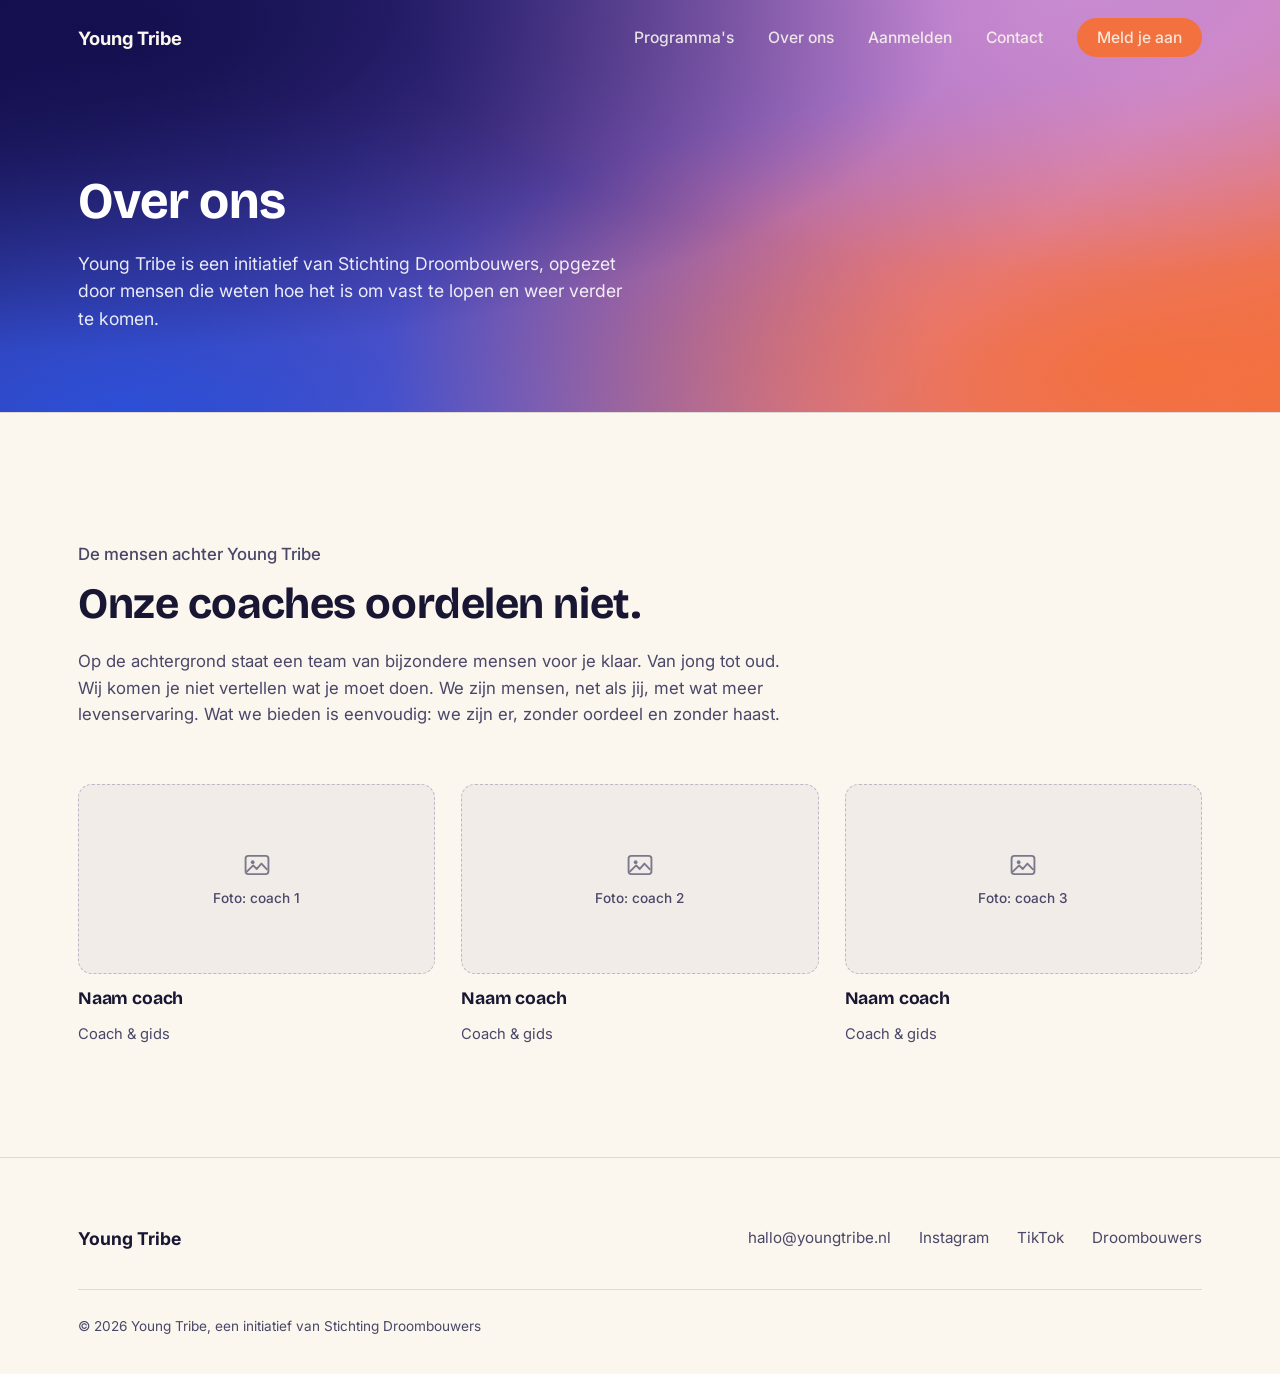
==== over-ons.html @ bca7aadc "Add files via upload" ====
<!DOCTYPE html>
<html lang="nl">
<head>
<meta charset="UTF-8">
<meta name="viewport" content="width=device-width, initial-scale=1.0">
<title>Over ons &mdash; Young Tribe</title>
<meta name="description" content="Young Tribe is een initiatief van Stichting Droombouwers. Maak kennis met het team achter Young Tribe.">
<link rel="preconnect" href="https://fonts.googleapis.com">
<link rel="preconnect" href="https://fonts.gstatic.com" crossorigin>
<link href="https://fonts.googleapis.com/css2?family=Bricolage+Grotesque:opsz,wght@12..96,400;12..96,500;12..96,600;12..96,700;12..96,800&family=Inter:wght@400;500;600;700&display=swap" rel="stylesheet">
<link rel="stylesheet" href="styles.css">
</head>
<body>

<svg width="0" height="0" style="position:absolute">
  <defs>
    <symbol id="imgPlaceholderIcon" viewBox="0 0 24 24">
      <rect x="2.2" y="4.2" width="19.6" height="15.6" rx="2.4" fill="none" stroke="currentColor" stroke-width="1.6"/>
      <circle cx="8.3" cy="9.6" r="1.6" fill="currentColor"/>
      <path d="M3.5 17.5l5.2-5.2 3.1 3.1 4-4.6 4.7 4.9" fill="none" stroke="currentColor" stroke-width="1.6" stroke-linecap="round" stroke-linejoin="round"/>
    </symbol>
  </defs>
</svg>

<header id="siteHeader">
  <div class="wrap nav-inner">
    <a href="index.html" class="brand">
      Young Tribe
    </a>
    <nav class="links" id="navLinks">
      <a href="index.html#programma">Programma&#39;s</a>
      <a href="over-ons.html">Over ons</a>
      <a href="index.html#aanmelden">Aanmelden</a>
      <a href="#contact">Contact</a>
      <a href="index.html#aanmelden" class="nav-cta">Meld je aan</a>
    </nav>
    <button class="menu-toggle" id="menuToggle" aria-label="Menu" aria-expanded="false">
      <span></span><span></span><span></span>
    </button>
  </div>
</header>

<main id="top">

  <section class="page-header">
    <div class="wrap">
      <h1>Over ons</h1>
      <p>Young Tribe is een initiatief van Stichting Droombouwers, opgezet door mensen die weten hoe het is om vast te lopen en weer verder te komen.</p>
    </div>
  </section>

  <section class="over-ons" id="over-ons">
    <div class="wrap">
      <div class="section-head">
        <p class="eyebrow">De mensen achter Young Tribe</p>
        <h2>Onze coaches oordelen niet.</h2>
        <p>Op de achtergrond staat een team van bijzondere mensen voor je klaar. Van jong tot oud. Wij komen je niet vertellen wat je moet doen. We zijn mensen, net als jij, met wat meer levenservaring. Wat we bieden is eenvoudig: we zijn er, zonder oordeel en zonder haast.</p>
      </div>
      <div class="coaches-grid">
        <div class="coach-card">
          <div class="photo-box on-light">
            <svg class="ph-icon" viewBox="0 0 24 24"><use href="#imgPlaceholderIcon"/></svg>
            <span>Foto: coach 1</span>
          </div>
          <h3>Naam coach</h3>
          <p class="coach-role">Coach &amp; gids</p>
        </div>
        <div class="coach-card">
          <div class="photo-box on-light">
            <svg class="ph-icon" viewBox="0 0 24 24"><use href="#imgPlaceholderIcon"/></svg>
            <span>Foto: coach 2</span>
          </div>
          <h3>Naam coach</h3>
          <p class="coach-role">Coach &amp; gids</p>
        </div>
        <div class="coach-card">
          <div class="photo-box on-light">
            <svg class="ph-icon" viewBox="0 0 24 24"><use href="#imgPlaceholderIcon"/></svg>
            <span>Foto: coach 3</span>
          </div>
          <h3>Naam coach</h3>
          <p class="coach-role">Coach &amp; gids</p>
        </div>
      </div>
    </div>
  </section>
  <!-- TODO: vul de echte namen, rollen, korte intro's en foto's van de coaches in zodra beschikbaar. -->

</main>

<footer id="contact">
  <div class="wrap">
    <div class="footer-top">
      <div class="footer-brand">
        Young Tribe
      </div>
      <div class="footer-links">
        <a href="mailto:hallo@youngtribe.nl">hallo@youngtribe.nl</a>
        <a href="https://www.instagram.com" target="_blank" rel="noopener">Instagram</a>
        <a href="https://www.tiktok.com" target="_blank" rel="noopener">TikTok</a>
        <a href="https://www.droombouwers.nu" target="_blank" rel="noopener">Droombouwers</a>
      </div>
    </div>
    <div class="footer-sub">
      <span>&#169; 2026 Young Tribe, een initiatief van Stichting Droombouwers</span>
    </div>
  </div>
</footer>

<script src="script.js"></script>

</body>
</html>
---- styles.css ----
:root{
    --indigo:#17135C;
    --violet:#7C5FCF;
    --orchid:#E08FC4;
    --coral:#F3703F;
    --cream:#FBF6EE;
    --ink:#181632;
    --ink-soft:#4A4768;
    --line:rgba(24,22,50,0.12);
    --radius:18px;
    --wrap:1180px;
    --gradient-mesh:
      radial-gradient(120% 140% at 8% 8%, #14104F 0%, rgba(20,16,79,0) 55%),
      radial-gradient(90% 110% at 85% 0%, #C98BD0 0%, rgba(201,139,208,0) 60%),
      radial-gradient(100% 120% at 90% 90%, var(--coral) 0%, rgba(243,112,63,0) 60%),
      radial-gradient(120% 140% at 10% 100%, #2C4FD6 0%, rgba(44,79,214,0) 55%),
      linear-gradient(135deg, #14104F 0%, #4A3A9E 30%, #9463C4 55%, #D883B8 75%, var(--coral) 100%);
  }
  *{box-sizing:border-box;}
  html{scroll-behavior:smooth;}
  body{
    margin:0;
    font-family:'Inter', sans-serif;
    background:var(--cream);
    color:var(--ink);
    -webkit-font-smoothing:antialiased;
  }
  h1,h2,h3,.display{
    font-family:'Bricolage Grotesque', sans-serif;
    font-weight:700;
    letter-spacing:-0.01em;
    margin:0;
  }
  p{margin:0;line-height:1.6;}
  a{color:inherit;}
  .wrap{max-width:var(--wrap); margin:0 auto; padding:0 28px;}
  img,svg{display:block;max-width:100%;}
  button{font-family:inherit;cursor:pointer;}

  /* ---------- Nav ---------- */
  header{
    position:fixed; top:0; left:0; right:0; z-index:50;
    padding:18px 0;
    transition:background .35s ease, box-shadow .35s ease, padding .35s ease;
  }
  header.scrolled{
    background:rgba(251,246,238,0.92);
    backdrop-filter:blur(10px);
    box-shadow:0 1px 0 var(--line);
    padding:12px 0;
  }
  .nav-inner{display:flex; align-items:center; justify-content:space-between;}
  .brand{display:flex; align-items:center; gap:10px; font-size:1.15rem; font-weight:700; text-decoration:none; color:var(--cream);}
  header.scrolled .brand{color:var(--ink);}
  nav.links{display:flex; align-items:center; gap:34px;}
  nav.links a{
    text-decoration:none; font-size:0.98rem; font-weight:500;
    color:rgba(251,246,238,0.88);
    transition:color .25s ease;
  }
  header.scrolled nav.links a{color:var(--ink-soft);}
  nav.links a:hover{color:var(--cream);}
  header.scrolled nav.links a:hover{color:var(--ink);}
  .nav-cta{
    padding:10px 20px; border-radius:100px; border:none;
    background:var(--coral); color:#fff;
    font-size:0.92rem; font-weight:600;
    transition:background .2s ease;
  }
  .nav-cta:hover{background:#e05f2e;}
  .menu-toggle{display:none;}

  /* ---------- Hero ---------- */
  .hero{
    position:relative;
    min-height:100vh;
    display:flex; flex-direction:column; justify-content:center;
    padding:140px 0 90px;
    background:var(--gradient-mesh);
    overflow:hidden;
  }
  .hero::after{
    content:"";
    position:absolute; inset:0;
    background:linear-gradient(180deg, rgba(20,16,79,0.05) 0%, rgba(20,16,79,0.35) 100%);
    pointer-events:none;
  }
  .hero-inner{position:relative; z-index:2; max-width:760px;}
  .hero-eyebrow{color:rgba(255,255,255,0.85); margin-bottom:14px;}
  .hero h1{
    font-size:clamp(2.6rem, 6vw, 5rem);
    line-height:1.03;
    color:#FFFFFF;
  }
  .hero-ctas{display:flex; flex-wrap:wrap; gap:16px; margin-top:42px;}
  .btn{
    display:inline-flex; align-items:center; justify-content:center;
    padding:15px 30px; border-radius:100px;
    font-weight:600; font-size:1rem; text-decoration:none;
    border:1.5px solid transparent;
    transition:transform .2s ease, background .2s ease, border-color .2s ease, color .2s ease;
  }
  .btn:active{transform:scale(0.97);}
  .btn-solid{background:var(--coral); color:#fff;}
  .btn-solid:hover{background:#e05f2e;}
  .btn-ghost{border-color:rgba(255,255,255,0.65); color:#fff;}
  .btn-ghost:hover{border-color:#fff; background:rgba(255,255,255,0.1);}
  .btn-dark{background:var(--ink); color:var(--cream);}
  .btn-dark:hover{background:#2b2856;}

  /* ---------- section basics ---------- */
  section{padding:110px 0;}
  .eyebrow{font-size:0.98rem; color:var(--ink-soft); font-weight:500;}
  .section-head{max-width:640px; margin-bottom:56px;}
  .section-head h2{font-size:clamp(1.9rem, 3.6vw, 2.7rem); margin-top:10px;}

  /* ---------- Herkenning ---------- */
  .herkenning{background:var(--ink); color:var(--cream);}
  .herkenning .eyebrow{color:rgba(251,246,238,0.6);}
  .lines{display:flex; flex-direction:column; gap:22px; max-width:680px;}
  .lines p{
    font-family:'Bricolage Grotesque', sans-serif;
    font-weight:500;
    font-size:clamp(1.25rem, 2.6vw, 1.7rem);
    line-height:1.35;
    color:rgba(251,246,238,0.96);
  }
  .lines p.closing{
    margin-top:14px;
    font-weight:600;
    background:linear-gradient(90deg, #E08FC4, var(--coral));
    -webkit-background-clip:text;
    background-clip:text;
    color:transparent;
  }

  /* ---------- Over / wat is young tribe ---------- */
  .over{background:var(--cream);}
  .over-grid{display:grid; grid-template-columns:1.1fr 0.9fr; gap:64px; align-items:start;}
  .over-visuals{display:flex; flex-direction:column; gap:20px;}
  .over p{font-size:1.08rem; color:var(--ink-soft); max-width:520px;}
  .over-more{margin-top:48px; max-width:760px;}
  .over-more p{font-size:1.08rem; color:var(--ink-soft); line-height:1.65; max-width:none;}
  .over-more strong{color:var(--ink); font-weight:700;}
  .quote-card{
    background:var(--gradient-mesh);
    border-radius:var(--radius);
    padding:42px 36px;
    color:#fff;
  }
  .quote-card p{
    font-family:'Bricolage Grotesque', sans-serif;
    font-weight:700;
    font-size:clamp(1.4rem, 2.6vw, 1.85rem);
    color:#fff;
    line-height:1.3;
  }

  /* ---------- Programma / journey ---------- */
  .programma{background:var(--cream); border-top:1px solid var(--line);}
  .journey{position:relative;}
  .journey-line{
    position:absolute; left:27px; top:14px; bottom:14px; width:2px;
    background:linear-gradient(180deg, var(--violet), var(--orchid), var(--coral));
  }
  .step{
    position:relative;
    display:grid; grid-template-columns:56px 1fr; gap:26px;
    padding:26px 0;
  }
  .step + .step{border-top:1px solid var(--line);}
  .step-num{
    width:56px; height:56px; border-radius:50%;
    display:flex; align-items:center; justify-content:center;
    font-family:'Bricolage Grotesque', sans-serif; font-weight:700; font-size:1.15rem;
    color:#fff; background:var(--gradient-mesh);
    z-index:1;
  }
  .step h3{font-size:1.25rem; margin-bottom:8px;}
  .step p{color:var(--ink-soft); max-width:520px;}

  .events-head{margin-top:76px;}
  .events-grid{display:grid; grid-template-columns:repeat(3, 1fr); gap:22px;}
  .event-tile{
    text-align:left; border:none; border-radius:var(--radius);
    padding:34px 30px; display:flex; flex-direction:column; gap:16px; width:100%;
    min-height:270px; color:#fff; position:relative;
    transition:transform .2s ease, box-shadow .2s ease;
  }
  .event-tile.tile-1{background:linear-gradient(135deg, var(--indigo), var(--violet));}
  .event-tile.tile-2{background:linear-gradient(135deg, var(--violet), var(--orchid));}
  .event-tile.tile-3{background:linear-gradient(135deg, var(--orchid), var(--coral));}
  .event-tile:hover{transform:translateY(-6px); box-shadow:0 20px 40px rgba(23,19,92,0.28);}
  .event-tile:focus-visible{outline:2px solid #fff; outline-offset:3px;}
  .event-tile .tag{
    align-self:flex-start; font-size:0.8rem; font-weight:600; padding:6px 13px; border-radius:100px;
    background:rgba(255,255,255,0.2); color:#fff;
  }
  .event-tile h3{font-size:1.4rem; color:#fff;}
  .event-tile p{color:rgba(255,255,255,0.88); font-size:0.98rem; flex:1;}
  .tile-cta{
    align-self:flex-start; font-weight:600; font-size:0.92rem; color:var(--indigo);
    background:#fff; padding:11px 22px; border-radius:100px;
  }

  /* ---------- Waar / cities ---------- */
  .waar{background:var(--cream); border-top:1px solid var(--line);}
  .waar-intro{font-size:1.08rem; color:var(--ink-soft); max-width:560px;}
  .city-tags{display:flex; flex-wrap:wrap; gap:10px; margin-top:26px;}
  .city-tag{
    padding:9px 18px; border-radius:100px; font-size:0.92rem; font-weight:600;
  }
  .city-tag.active{background:var(--ink); color:#fff;}
  .city-tag.soon{background:transparent; border:1.5px dashed var(--line); color:var(--ink-soft);}

  /* ---------- Veerkracht / benefits ---------- */
  .veerkracht{background:var(--ink); color:var(--cream); border-top:1px solid var(--line);}
  .veerkracht .eyebrow{color:rgba(251,246,238,0.6);}
  .veerkracht-body{display:flex; flex-direction:column; gap:22px; max-width:720px;}
  .veerkracht-body p{font-size:1.1rem; line-height:1.65; color:rgba(251,246,238,0.9);}
  .veerkracht-body p:first-child{
    font-family:'Bricolage Grotesque', sans-serif; font-weight:600; font-size:1.35rem; color:#fff;
  }

  /* ---------- Wat we je beloven ---------- */
  .beloven{background:var(--cream); border-top:1px solid var(--line);}
  .beloven-text{font-size:1.15rem; color:var(--ink-soft); max-width:640px; line-height:1.6;}

  /* ---------- Over ons / coaches ---------- */
  .over-ons{background:var(--cream); border-top:1px solid var(--line);}
  .over-ons .section-head{max-width:720px;}
  .over-ons .section-head p{margin-top:18px; color:var(--ink-soft); font-size:1.05rem;}
  .coaches-grid{display:grid; grid-template-columns:repeat(3, 1fr); gap:26px; margin-top:44px;}
  .coach-card{display:flex; flex-direction:column; gap:14px;}
  .coach-card h3{font-size:1.1rem;}
  .coach-role{color:var(--ink-soft); font-size:0.92rem;}

  /* ---------- Ervaringen / testimonials carousel ---------- */
  .ervaringen{background:var(--cream); border-top:1px solid var(--line);}
  .testimonial-carousel{position:relative; max-width:640px; margin:0 auto;}
  .testimonial-viewport{overflow:hidden;}
  .testimonial-track{display:flex; transition:transform .5s ease;}
  .testimonial-card{
    flex:0 0 100%; max-width:100%; box-sizing:border-box;
    background:#fff; border:1px solid var(--line); border-top:4px solid var(--violet);
    border-radius:var(--radius); padding:34px 30px; display:flex; flex-direction:column; gap:14px;
    min-height:220px;
  }
  .testimonial-card.card-2{border-top-color:var(--orchid);}
  .testimonial-card.card-3{border-top-color:var(--coral);}
  .quote-mark{
    font-family:'Bricolage Grotesque', sans-serif; font-weight:700; font-size:2.4rem;
    line-height:1; color:var(--violet); margin:0;
  }
  .testimonial-card.card-2 .quote-mark{color:var(--orchid);}
  .testimonial-card.card-3 .quote-mark{color:var(--coral);}
  .testimonial-text{color:var(--ink); font-size:1.08rem; line-height:1.55; flex:1;}
  .testimonial-name{color:var(--ink-soft); font-size:0.9rem; font-weight:600;}
  .carousel-controls{display:flex; align-items:center; justify-content:center; gap:20px; margin-top:26px;}
  .carousel-btn{
    width:42px; height:42px; border-radius:50%; border:1px solid var(--line); background:#fff;
    display:flex; align-items:center; justify-content:center; font-size:1.3rem; color:var(--ink);
    flex-shrink:0; transition:background .2s ease, border-color .2s ease;
  }
  .carousel-btn:hover{background:var(--cream); border-color:var(--violet);}
  .carousel-dots{display:flex; align-items:center; gap:8px;}
  .carousel-dot{
    width:8px; height:8px; border-radius:100px; background:var(--line); border:none; padding:0;
    cursor:pointer; transition:width .3s ease, background .3s ease;
  }
  .carousel-dot.active{width:24px; background:var(--coral);}

  /* ---------- Aanmelden ---------- */
  .aanmelden{background:var(--ink); color:var(--cream);}
  .aanmelden .section-head p{color:rgba(251,246,238,0.72); margin-top:14px; font-size:1.05rem;}
  .aanmelden .section-head p a{color:var(--coral); text-decoration:underline; text-underline-offset:3px;}
  .aanmelden-grid{display:grid; grid-template-columns:0.85fr 1.15fr; gap:48px; align-items:start;}

  .talk-card{
    background:linear-gradient(150deg, rgba(255,255,255,0.08), rgba(255,255,255,0.02));
    border:1px solid rgba(251,246,238,0.16);
    border-radius:var(--radius);
    padding:32px 28px;
  }
  .talk-card h3{font-size:1.3rem; margin-bottom:12px;}
  .talk-card p{color:rgba(251,246,238,0.72); margin-bottom:22px;}
  .trust-list{list-style:none; margin:28px 0 0; padding:20px 0 0; border-top:1px solid rgba(251,246,238,0.14); display:flex; flex-direction:column; gap:12px;}
  .trust-list li{position:relative; padding-left:22px; font-size:0.94rem; color:rgba(251,246,238,0.75);}
  .trust-list li::before{content:""; position:absolute; left:0; top:6px; width:9px; height:9px; border-radius:50%; background:linear-gradient(135deg, var(--orchid), var(--coral));}

  form{background:rgba(251,246,238,0.04); border:1px solid rgba(251,246,238,0.14); border-radius:var(--radius); padding:34px;}
  .field-group{margin-bottom:22px;}
  .field-group label{display:block; font-size:0.92rem; font-weight:600; margin-bottom:8px; color:rgba(251,246,238,0.85);}
  .field-group input,.field-group textarea{
    width:100%; padding:13px 15px; border-radius:10px;
    border:1px solid rgba(251,246,238,0.22);
    background:rgba(251,246,238,0.06);
    color:var(--cream); font-family:inherit; font-size:1rem;
  }
  .field-group input::placeholder,.field-group textarea::placeholder{color:rgba(251,246,238,0.4);}
  .field-group input:focus,.field-group textarea:focus,.event-card:focus-visible,.btn:focus-visible{
    outline:2px solid var(--orchid); outline-offset:2px;
  }
  .field-row{display:grid; grid-template-columns:1fr 1fr; gap:18px;}

  .event-options{display:grid; gap:12px; margin-bottom:26px;}
  .event-card{
    display:flex; align-items:center; gap:12px;
    padding:14px 16px; border-radius:12px;
    border:1.5px solid rgba(251,246,238,0.18);
    background:rgba(251,246,238,0.04);
    transition:border-color .2s ease, background .2s ease;
  }
  .event-card input{accent-color:var(--coral); width:17px; height:17px;}
  .event-card label{font-weight:500; cursor:pointer;}
  .event-card.selected{border-color:var(--coral); background:rgba(243,112,63,0.12);}

  .submit-row{display:flex; align-items:center; gap:18px; margin-top:8px;}
  .success-msg{
    display:none; margin-top:18px; padding:14px 16px; border-radius:10px;
    background:rgba(224,143,196,0.16); border:1px solid rgba(224,143,196,0.4);
    font-size:0.95rem;
  }
  .success-msg.show{display:block;}

  /* ---------- Footer ---------- */
  footer{background:var(--cream); padding:70px 0 40px; border-top:1px solid var(--line);}
  .footer-top{display:flex; justify-content:space-between; align-items:flex-start; flex-wrap:wrap; gap:32px; padding-bottom:40px;}
  .footer-brand{display:flex; align-items:center; gap:10px; font-weight:700; font-size:1.1rem;}
  .footer-links{display:flex; gap:28px; flex-wrap:wrap;}
  .footer-links a{text-decoration:none; color:var(--ink-soft); font-size:0.95rem;}
  .footer-links a:hover{color:var(--ink);}
  .footer-sub{padding-top:28px; border-top:1px solid var(--line); display:flex; justify-content:space-between; flex-wrap:wrap; gap:12px; font-size:0.85rem; color:var(--ink-soft);}

  @media (max-width:900px){
    .over-grid,.aanmelden-grid{grid-template-columns:1fr; gap:40px;}
    .field-row{grid-template-columns:1fr;}
    .events-grid,.coaches-grid{grid-template-columns:1fr 1fr;}
  }
  @media (max-width:640px){
    .events-grid,.coaches-grid{grid-template-columns:1fr;}
  }
  @media (max-width:720px){
    nav.links{
      position:fixed; top:52px; left:0; right:0;
      height:calc(100vh - 52px);
      height:calc(100dvh - 52px);
      overflow-y:auto;
      -webkit-overflow-scrolling:touch;
      background:var(--cream);
      flex-direction:column; align-items:flex-start; gap:0;
      padding:10px 28px 40px;
      transform:translateY(-110%);
      transition:transform .3s ease;
    }
    nav.links.open{transform:translateY(0);}
    nav.links a{color:var(--ink); width:100%; padding:16px 0; border-bottom:1px solid var(--line);}
    nav.links a.nav-cta{color:#fff; border-bottom:none;}
    .nav-cta{margin-top:18px; text-align:center;}
    .menu-toggle{
      display:flex; flex-direction:column; gap:5px; background:none; border:none; padding:6px;
    }
    .menu-toggle span{width:24px; height:2px; background:var(--cream); border-radius:2px; transition:background .3s;}
    header.scrolled .menu-toggle span{background:var(--ink);}
    header.nav-open .menu-toggle span{background:var(--ink);}
    header.nav-open{
      background:rgba(251,246,238,0.98);
      box-shadow:0 1px 0 var(--line);
      padding:12px 0;
    }
    header.nav-open .brand{color:var(--ink);}
    body.menu-lock{overflow:hidden; height:100%;}
    section{padding:76px 0;}
    .hero{padding-top:120px;}
  }
  @media (prefers-reduced-motion:reduce){
    html{scroll-behavior:auto;}
    *{transition:none !important;}
  }

  /* ---------- Photo placeholders ---------- */
  .photo-box{
    display:flex; flex-direction:column; align-items:center; justify-content:center; gap:10px;
    text-align:center; border-radius:calc(var(--radius) - 4px);
    padding:22px; width:100%;
  }
  .photo-box .ph-icon{width:28px; height:28px; opacity:0.7;}
  .photo-box span{font-size:0.85rem; font-weight:500; line-height:1.4;}
  .photo-box.on-light{
    background:rgba(23,19,92,0.04); border:1.5px dashed rgba(23,19,92,0.24); color:var(--ink-soft);
    min-height:190px;
  }
  .photo-box.on-dark{
    background:rgba(255,255,255,0.08); border:1.5px dashed rgba(255,255,255,0.4); color:rgba(255,255,255,0.85);
  }
  .photo-box.on-tile{
    background:rgba(255,255,255,0.14); border:1.5px dashed rgba(255,255,255,0.55); color:#fff;
    min-height:120px;
  }
  .hero-photo-wrap{position:relative; z-index:2; margin-top:44px; max-width:280px;}
  .hero-photo-wrap .photo-box{min-height:160px;}
  @media (min-width:900px){
    .hero-photo-wrap{position:absolute; right:64px; top:132px; margin-top:0;}
  }

  /* ---------- Standalone page header (e.g. Over ons) ---------- */
  .page-header{background:var(--gradient-mesh); padding:170px 0 80px; position:relative;}
  .page-header .wrap{position:relative; z-index:2;}
  .page-header h1{color:#fff; font-size:clamp(2.2rem, 5vw, 3.2rem);}
  .page-header p{color:rgba(255,255,255,0.9); margin-top:18px; max-width:560px; font-size:1.1rem; line-height:1.55;}
  @media (max-width:720px){
    .page-header{padding-top:120px;}
  }
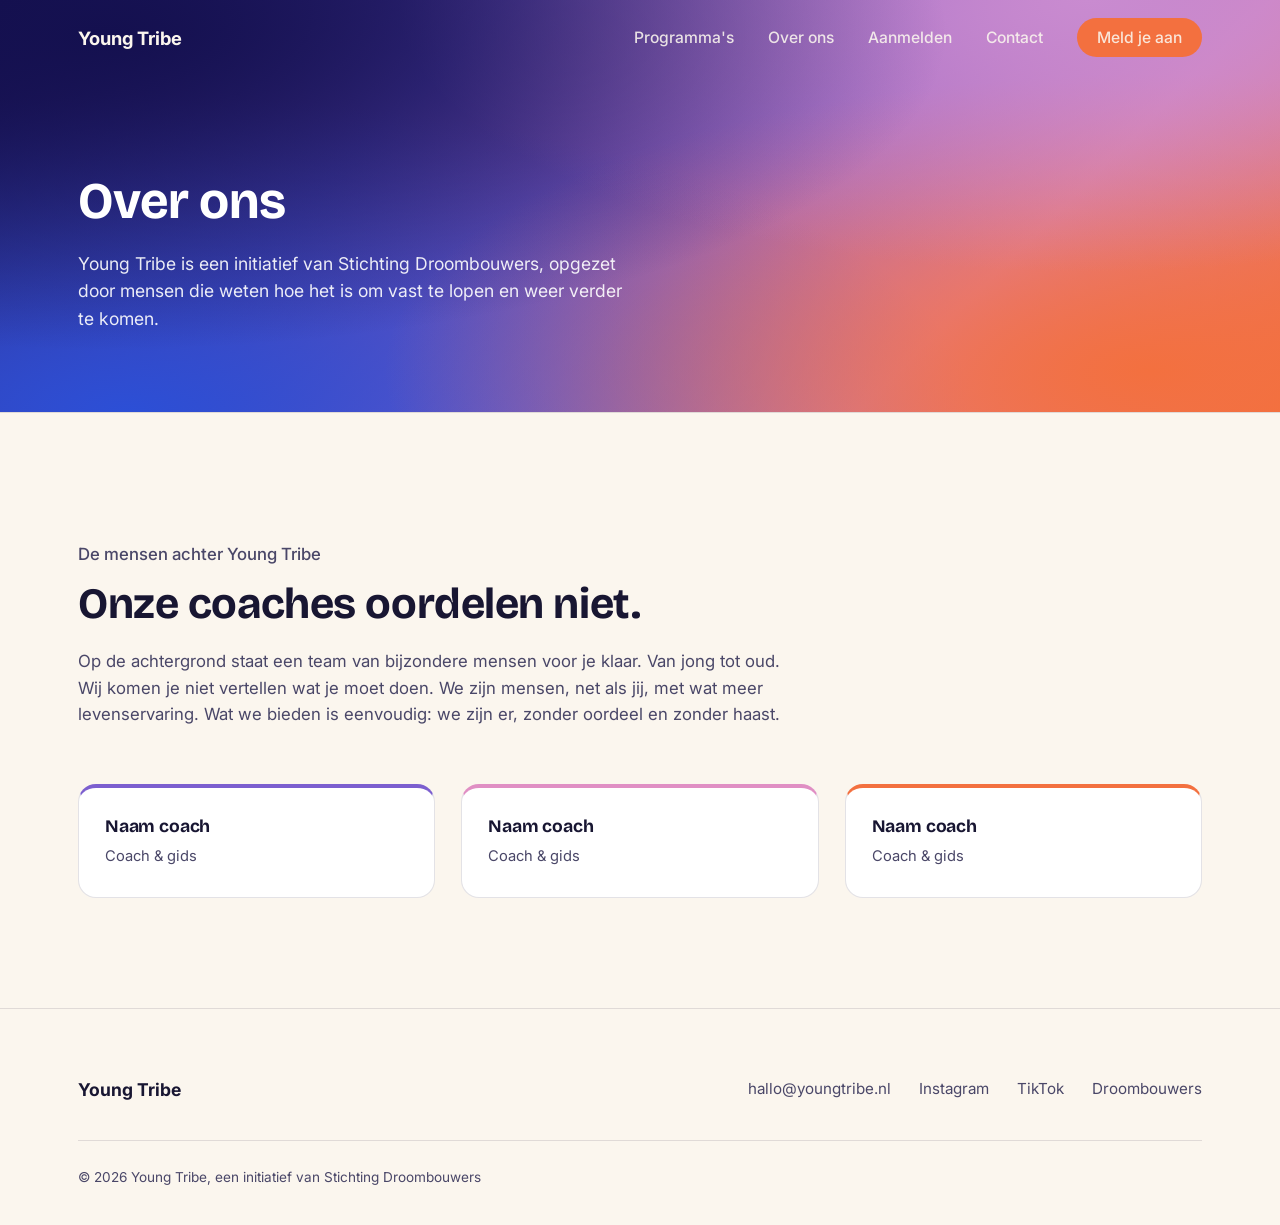
==== commit 5651f6a0: "Add files via upload" ====
--- a/over-ons.html
+++ b/over-ons.html
@@ -11,16 +11,6 @@
 <link rel="stylesheet" href="styles.css">
 </head>
 <body>
-
-<svg width="0" height="0" style="position:absolute">
-  <defs>
-    <symbol id="imgPlaceholderIcon" viewBox="0 0 24 24">
-      <rect x="2.2" y="4.2" width="19.6" height="15.6" rx="2.4" fill="none" stroke="currentColor" stroke-width="1.6"/>
-      <circle cx="8.3" cy="9.6" r="1.6" fill="currentColor"/>
-      <path d="M3.5 17.5l5.2-5.2 3.1 3.1 4-4.6 4.7 4.9" fill="none" stroke="currentColor" stroke-width="1.6" stroke-linecap="round" stroke-linejoin="round"/>
-    </symbol>
-  </defs>
-</svg>
 
 <header id="siteHeader">
   <div class="wrap nav-inner">
@@ -58,26 +48,14 @@
       </div>
       <div class="coaches-grid">
         <div class="coach-card">
-          <div class="photo-box on-light">
-            <svg class="ph-icon" viewBox="0 0 24 24"><use href="#imgPlaceholderIcon"/></svg>
-            <span>Foto: coach 1</span>
-          </div>
           <h3>Naam coach</h3>
           <p class="coach-role">Coach &amp; gids</p>
         </div>
         <div class="coach-card">
-          <div class="photo-box on-light">
-            <svg class="ph-icon" viewBox="0 0 24 24"><use href="#imgPlaceholderIcon"/></svg>
-            <span>Foto: coach 2</span>
-          </div>
           <h3>Naam coach</h3>
           <p class="coach-role">Coach &amp; gids</p>
         </div>
         <div class="coach-card">
-          <div class="photo-box on-light">
-            <svg class="ph-icon" viewBox="0 0 24 24"><use href="#imgPlaceholderIcon"/></svg>
-            <span>Foto: coach 3</span>
-          </div>
           <h3>Naam coach</h3>
           <p class="coach-role">Coach &amp; gids</p>
         </div>
--- a/styles.css
+++ b/styles.css
@@ -87,6 +87,10 @@
   }
   .hero-inner{position:relative; z-index:2; max-width:760px;}
   .hero-eyebrow{color:rgba(255,255,255,0.85); margin-bottom:14px;}
+  .hero-sub{
+    margin-top:22px; font-size:clamp(1.15rem, 2.2vw, 1.5rem);
+    color:rgba(255,255,255,0.92); font-weight:500;
+  }
   .hero h1{
     font-size:clamp(2.6rem, 6vw, 5rem);
     line-height:1.03;
@@ -136,25 +140,26 @@
 
   /* ---------- Over / wat is young tribe ---------- */
   .over{background:var(--cream);}
-  .over-grid{display:grid; grid-template-columns:1.1fr 0.9fr; gap:64px; align-items:start;}
-  .over-visuals{display:flex; flex-direction:column; gap:20px;}
-  .over p{font-size:1.08rem; color:var(--ink-soft); max-width:520px;}
-  .over-more{margin-top:48px; max-width:760px;}
-  .over-more p{font-size:1.08rem; color:var(--ink-soft); line-height:1.65; max-width:none;}
-  .over-more strong{color:var(--ink); font-weight:700;}
-  .quote-card{
+  .over-intro{max-width:720px;}
+  .over-intro h2{font-size:clamp(1.9rem, 3.6vw, 2.7rem); margin-top:10px;}
+  .over-lead{font-size:1.15rem; color:var(--ink-soft); margin-top:18px; line-height:1.6;}
+  .quote-band{
     background:var(--gradient-mesh);
     border-radius:var(--radius);
-    padding:42px 36px;
-    color:#fff;
-  }
-  .quote-card p{
+    padding:48px 44px;
+    margin:52px 0;
+    text-align:center;
+  }
+  .quote-band p{
     font-family:'Bricolage Grotesque', sans-serif;
     font-weight:700;
-    font-size:clamp(1.4rem, 2.6vw, 1.85rem);
+    font-size:clamp(1.6rem, 3.4vw, 2.4rem);
     color:#fff;
-    line-height:1.3;
-  }
+    line-height:1.25;
+  }
+  .over-cols{display:grid; grid-template-columns:repeat(3, 1fr); gap:38px;}
+  .over-col h3{font-size:1.15rem; margin-bottom:10px;}
+  .over-col p{color:var(--ink-soft); font-size:1rem; line-height:1.6;}
 
   /* ---------- Programma / journey ---------- */
   .programma{background:var(--cream); border-top:1px solid var(--line);}
@@ -180,7 +185,7 @@
   .step p{color:var(--ink-soft); max-width:520px;}
 
   .events-head{margin-top:76px;}
-  .events-grid{display:grid; grid-template-columns:repeat(3, 1fr); gap:22px;}
+  .events-grid{display:grid; grid-template-columns:repeat(4, 1fr); gap:20px;}
   .event-tile{
     text-align:left; border:none; border-radius:var(--radius);
     padding:34px 30px; display:flex; flex-direction:column; gap:16px; width:100%;
@@ -202,16 +207,28 @@
     align-self:flex-start; font-weight:600; font-size:0.92rem; color:var(--indigo);
     background:#fff; padding:11px 22px; border-radius:100px;
   }
-
-  /* ---------- Waar / cities ---------- */
-  .waar{background:var(--cream); border-top:1px solid var(--line);}
-  .waar-intro{font-size:1.08rem; color:var(--ink-soft); max-width:560px;}
-  .city-tags{display:flex; flex-wrap:wrap; gap:10px; margin-top:26px;}
-  .city-tag{
-    padding:9px 18px; border-radius:100px; font-size:0.92rem; font-weight:600;
-  }
-  .city-tag.active{background:var(--ink); color:#fff;}
-  .city-tag.soon{background:transparent; border:1.5px dashed var(--line); color:var(--ink-soft);}
+  .event-tile.tile-4{
+    background:transparent; border:1.5px solid var(--line); color:var(--ink);
+  }
+  .event-tile.tile-4:hover{border-color:var(--violet); box-shadow:0 16px 34px rgba(23,19,92,0.12);}
+  .event-tile.tile-4 .tag{background:rgba(23,19,92,0.07); color:var(--ink-soft);}
+  .event-tile.tile-4 h3{color:var(--ink);}
+  .event-tile.tile-4 p{color:var(--ink-soft);}
+  .event-tile.tile-4 .tile-cta{background:var(--ink); color:#fff;}
+  a.event-tile{text-decoration:none;}
+
+  .promise-card{
+    margin-top:44px; padding:30px 32px; border-radius:var(--radius);
+    background:rgba(124,95,207,0.07); border:1px solid rgba(124,95,207,0.18);
+    max-width:760px;
+  }
+  .promise-card .eyebrow{margin-bottom:10px;}
+  .promise-card p:last-child{color:var(--ink-soft); font-size:1.02rem; line-height:1.6;}
+
+  .cities-line{
+    margin:-32px 0 32px; font-size:1.02rem; color:var(--ink-soft); max-width:680px;
+  }
+  .cities-line strong{color:var(--ink); font-weight:600;}
 
   /* ---------- Veerkracht / benefits ---------- */
   .veerkracht{background:var(--ink); color:var(--cream); border-top:1px solid var(--line);}
@@ -222,41 +239,44 @@
     font-family:'Bricolage Grotesque', sans-serif; font-weight:600; font-size:1.35rem; color:#fff;
   }
 
-  /* ---------- Wat we je beloven ---------- */
-  .beloven{background:var(--cream); border-top:1px solid var(--line);}
-  .beloven-text{font-size:1.15rem; color:var(--ink-soft); max-width:640px; line-height:1.6;}
-
   /* ---------- Over ons / coaches ---------- */
   .over-ons{background:var(--cream); border-top:1px solid var(--line);}
   .over-ons .section-head{max-width:720px;}
   .over-ons .section-head p{margin-top:18px; color:var(--ink-soft); font-size:1.05rem;}
   .coaches-grid{display:grid; grid-template-columns:repeat(3, 1fr); gap:26px; margin-top:44px;}
-  .coach-card{display:flex; flex-direction:column; gap:14px;}
+  .coach-card{
+    display:flex; flex-direction:column; gap:8px;
+    padding:28px 26px; border-radius:var(--radius);
+    background:#fff; border:1px solid var(--line); border-top:4px solid var(--violet);
+  }
+  .coach-card:nth-child(2){border-top-color:var(--orchid);}
+  .coach-card:nth-child(3){border-top-color:var(--coral);}
   .coach-card h3{font-size:1.1rem;}
   .coach-role{color:var(--ink-soft); font-size:0.92rem;}
 
   /* ---------- Ervaringen / testimonials carousel ---------- */
-  .ervaringen{background:var(--cream); border-top:1px solid var(--line);}
+  .ervaringen{background:var(--cream); border-top:1px solid var(--line); padding:72px 0;}
+  .ervaringen .section-head{margin-bottom:32px;}
   .testimonial-carousel{position:relative; max-width:640px; margin:0 auto;}
   .testimonial-viewport{overflow:hidden;}
   .testimonial-track{display:flex; transition:transform .5s ease;}
   .testimonial-card{
     flex:0 0 100%; max-width:100%; box-sizing:border-box;
     background:#fff; border:1px solid var(--line); border-top:4px solid var(--violet);
-    border-radius:var(--radius); padding:34px 30px; display:flex; flex-direction:column; gap:14px;
-    min-height:220px;
+    border-radius:var(--radius); padding:26px 28px; display:flex; flex-direction:column; gap:10px;
+    min-height:170px;
   }
   .testimonial-card.card-2{border-top-color:var(--orchid);}
   .testimonial-card.card-3{border-top-color:var(--coral);}
   .quote-mark{
-    font-family:'Bricolage Grotesque', sans-serif; font-weight:700; font-size:2.4rem;
+    font-family:'Bricolage Grotesque', sans-serif; font-weight:700; font-size:1.9rem;
     line-height:1; color:var(--violet); margin:0;
   }
   .testimonial-card.card-2 .quote-mark{color:var(--orchid);}
   .testimonial-card.card-3 .quote-mark{color:var(--coral);}
   .testimonial-text{color:var(--ink); font-size:1.08rem; line-height:1.55; flex:1;}
   .testimonial-name{color:var(--ink-soft); font-size:0.9rem; font-weight:600;}
-  .carousel-controls{display:flex; align-items:center; justify-content:center; gap:20px; margin-top:26px;}
+  .carousel-controls{display:flex; align-items:center; justify-content:center; gap:20px; margin-top:20px;}
   .carousel-btn{
     width:42px; height:42px; border-radius:50%; border:1px solid var(--line); background:#fff;
     display:flex; align-items:center; justify-content:center; font-size:1.3rem; color:var(--ink);
@@ -333,12 +353,14 @@
   .footer-sub{padding-top:28px; border-top:1px solid var(--line); display:flex; justify-content:space-between; flex-wrap:wrap; gap:12px; font-size:0.85rem; color:var(--ink-soft);}
 
   @media (max-width:900px){
-    .over-grid,.aanmelden-grid{grid-template-columns:1fr; gap:40px;}
+    .aanmelden-grid{grid-template-columns:1fr; gap:40px;}
     .field-row{grid-template-columns:1fr;}
-    .events-grid,.coaches-grid{grid-template-columns:1fr 1fr;}
+    .events-grid,.coaches-grid,.over-cols{grid-template-columns:1fr 1fr;}
+    .cities-line{margin-top:-20px;}
   }
   @media (max-width:640px){
-    .events-grid,.coaches-grid{grid-template-columns:1fr;}
+    .events-grid,.coaches-grid,.over-cols{grid-template-columns:1fr;}
+    .quote-band{padding:36px 26px; margin:40px 0;}
   }
   @media (max-width:720px){
     nav.links{
@@ -378,31 +400,6 @@
     *{transition:none !important;}
   }
 
-  /* ---------- Photo placeholders ---------- */
-  .photo-box{
-    display:flex; flex-direction:column; align-items:center; justify-content:center; gap:10px;
-    text-align:center; border-radius:calc(var(--radius) - 4px);
-    padding:22px; width:100%;
-  }
-  .photo-box .ph-icon{width:28px; height:28px; opacity:0.7;}
-  .photo-box span{font-size:0.85rem; font-weight:500; line-height:1.4;}
-  .photo-box.on-light{
-    background:rgba(23,19,92,0.04); border:1.5px dashed rgba(23,19,92,0.24); color:var(--ink-soft);
-    min-height:190px;
-  }
-  .photo-box.on-dark{
-    background:rgba(255,255,255,0.08); border:1.5px dashed rgba(255,255,255,0.4); color:rgba(255,255,255,0.85);
-  }
-  .photo-box.on-tile{
-    background:rgba(255,255,255,0.14); border:1.5px dashed rgba(255,255,255,0.55); color:#fff;
-    min-height:120px;
-  }
-  .hero-photo-wrap{position:relative; z-index:2; margin-top:44px; max-width:280px;}
-  .hero-photo-wrap .photo-box{min-height:160px;}
-  @media (min-width:900px){
-    .hero-photo-wrap{position:absolute; right:64px; top:132px; margin-top:0;}
-  }
-
   /* ---------- Standalone page header (e.g. Over ons) ---------- */
   .page-header{background:var(--gradient-mesh); padding:170px 0 80px; position:relative;}
   .page-header .wrap{position:relative; z-index:2;}
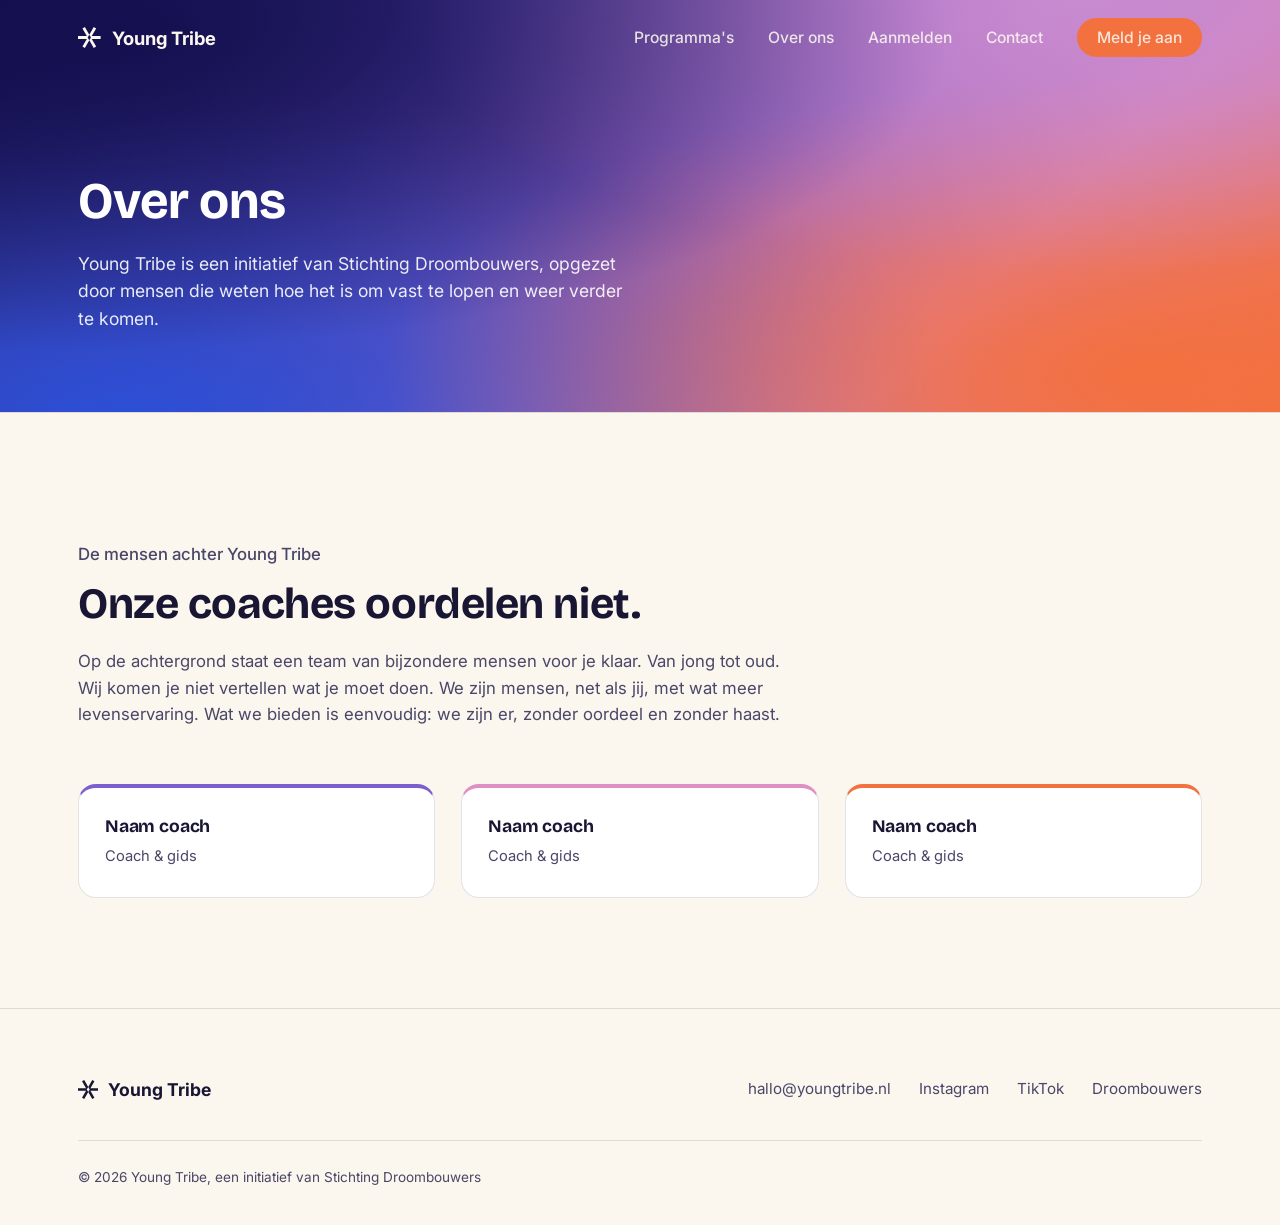
==== commit 8da6d1a0: "Add files via upload" ====
--- a/over-ons.html
+++ b/over-ons.html
@@ -9,13 +9,17 @@
 <link rel="preconnect" href="https://fonts.gstatic.com" crossorigin>
 <link href="https://fonts.googleapis.com/css2?family=Bricolage+Grotesque:opsz,wght@12..96,400;12..96,500;12..96,600;12..96,700;12..96,800&family=Inter:wght@400;500;600;700&display=swap" rel="stylesheet">
 <link rel="stylesheet" href="styles.css">
+<link rel="icon" href="favicon.svg" type="image/svg+xml">
+<link rel="icon" href="favicon-32.png" sizes="32x32" type="image/png">
+<link rel="apple-touch-icon" href="apple-touch-icon.png">
 </head>
 <body>
 
 <header id="siteHeader">
   <div class="wrap nav-inner">
     <a href="index.html" class="brand">
-      Young Tribe
+      <svg class="mark" viewBox="0 0 128 118.85" fill="currentColor" fill-rule="evenodd" aria-hidden="true" focusable="false"><path d="M0 51.42L50.14 51.42L25.07 8L38.92 0L64 43.42L54.76 59.42L64 75.42L38.92 118.85L25.07 110.85L50.14 67.42L0 67.42ZM89.07 0L102.92 8L77.85 51.42L128 51.42L128 67.42L77.85 67.42L102.92 110.85L89.07 118.85L64 75.42L73.23 59.42L64 43.42Z"/></svg>
+      <span>Young Tribe</span>
     </a>
     <nav class="links" id="navLinks">
       <a href="index.html#programma">Programma&#39;s</a>
@@ -70,7 +74,8 @@
   <div class="wrap">
     <div class="footer-top">
       <div class="footer-brand">
-        Young Tribe
+        <svg class="mark" viewBox="0 0 128 118.85" fill="currentColor" fill-rule="evenodd" aria-hidden="true" focusable="false"><path d="M0 51.42L50.14 51.42L25.07 8L38.92 0L64 43.42L54.76 59.42L64 75.42L38.92 118.85L25.07 110.85L50.14 67.42L0 67.42ZM89.07 0L102.92 8L77.85 51.42L128 51.42L128 67.42L77.85 67.42L102.92 110.85L89.07 118.85L64 75.42L73.23 59.42L64 43.42Z"/></svg>
+        <span>Young Tribe</span>
       </div>
       <div class="footer-links">
         <a href="mailto:hallo@youngtribe.nl">hallo@youngtribe.nl</a>
--- a/styles.css
+++ b/styles.css
@@ -9,6 +9,19 @@
     --line:rgba(24,22,50,0.12);
     --radius:18px;
     --wrap:1180px;
+    /* FOTO'S
+       Deze drie komen van de server van Blue Beetle en worden van daaraf geladen.
+       Vraag Blue Beetle om toestemming, download ze, zet ze in images/ en vervang
+       de drie regels door url('images/bos.jpg') etc. voordat de site live gaat. */
+    --hero-photo:url('https://images.squarespace-cdn.com/content/v1/64940101d969fa461af82f4a/a0799182-f440-40a8-8426-2f8abdae1286/Screenshot+2023-06-22+at+10.20.57.png?format=1500w');
+    --fire-photo:url('https://images.squarespace-cdn.com/content/v1/64940101d969fa461af82f4a/3e5c6fd5-8879-4e37-bec9-6f7607adce77/Even+naar+Eva+-+Stilte+Retraite+2021-13.jpg?format=1500w');
+    --ev-verdieping:url('https://images.squarespace-cdn.com/content/v1/64940101d969fa461af82f4a/66f9b214-f4c1-4b21-861a-d9b15071a722/Elke-Smit-395.jpg?format=900w');
+    /* Tijdelijke stockfoto van Unsplash (gratis licentie). Vervang door een
+       eigen foto van een kennismakingsavond zodra die er is. */
+    --ev-avond:url('https://images.unsplash.com/photo-1486679679458-629f321a617c?w=900&q=72');
+    /* Eigen foto's, staan in images/ naast dit bestand. */
+    --ev-insideout:url('images/insideout.jpg');
+    --ev-spark:url('images/spark.jpg');
     --gradient-mesh:
       radial-gradient(120% 140% at 8% 8%, #14104F 0%, rgba(20,16,79,0) 55%),
       radial-gradient(90% 110% at 85% 0%, #C98BD0 0%, rgba(201,139,208,0) 60%),
@@ -50,7 +63,13 @@
     padding:12px 0;
   }
   .nav-inner{display:flex; align-items:center; justify-content:space-between;}
-  .brand{display:flex; align-items:center; gap:10px; font-size:1.15rem; font-weight:700; text-decoration:none; color:var(--cream);}
+  .brand{display:flex; align-items:center; gap:11px; font-size:1.15rem; font-weight:700; text-decoration:none; color:var(--cream);}
+  /* Merkteken: erft de kleur van de tekst ernaast, dus het kleurt mee met de header */
+  .brand .mark{height:21px; width:auto; flex:none;}
+  .footer-brand .mark{height:19px; width:auto; flex:none;}
+  @media (max-width:420px){
+    .brand .mark{height:19px;}
+  }
   header.scrolled .brand{color:var(--ink);}
   nav.links{display:flex; align-items:center; gap:34px;}
   nav.links a{
@@ -76,13 +95,22 @@
     min-height:100vh;
     display:flex; flex-direction:column; justify-content:center;
     padding:140px 0 90px;
+    background:#14104F var(--hero-photo) center/cover no-repeat;
+    overflow:hidden;
+  }
+  .hero::before{
+    content:"";
+    position:absolute; inset:0;
     background:var(--gradient-mesh);
-    overflow:hidden;
+    opacity:0.28;
+    pointer-events:none;
   }
   .hero::after{
     content:"";
     position:absolute; inset:0;
-    background:linear-gradient(180deg, rgba(20,16,79,0.05) 0%, rgba(20,16,79,0.35) 100%);
+    background:
+      linear-gradient(90deg, rgba(20,16,79,0.78) 0%, rgba(20,16,79,0.22) 58%, rgba(20,16,79,0.08) 100%),
+      linear-gradient(180deg, rgba(20,16,79,0) 55%, rgba(20,16,79,0.38) 100%);
     pointer-events:none;
   }
   .hero-inner{position:relative; z-index:2; max-width:760px;}
@@ -188,42 +216,51 @@
   .events-grid{display:grid; grid-template-columns:repeat(4, 1fr); gap:20px;}
   .event-tile{
     text-align:left; border:none; border-radius:var(--radius);
-    padding:34px 30px; display:flex; flex-direction:column; gap:16px; width:100%;
-    min-height:270px; color:#fff; position:relative;
+    padding:0; overflow:hidden; background:none;
+    display:flex; flex-direction:column; width:100%;
+    color:#fff; position:relative;
     transition:transform .2s ease, box-shadow .2s ease;
   }
-  .event-tile.tile-1{background:linear-gradient(135deg, var(--indigo), var(--violet));}
-  .event-tile.tile-2{background:linear-gradient(135deg, var(--violet), var(--orchid));}
-  .event-tile.tile-3{background:linear-gradient(135deg, var(--orchid), var(--coral));}
+  /* Fotovlak: overal even hoog, zodat de vier tegels een rij vormen */
+  .tile-media{
+    display:block; position:relative;
+    height:180px; width:100%; flex:0 0 180px;
+    background-color:#1d1a44;
+    background-size:cover; background-position:center;
+    background-repeat:no-repeat;
+  }
+  .tile-media::after{
+    content:""; position:absolute; inset:0;
+    background:linear-gradient(180deg, rgba(23,19,92,0) 45%, rgba(23,19,92,0.4) 100%);
+  }
+  .tile-1 .tile-media{background-image:var(--ev-avond);}
+  .tile-2 .tile-media{background-image:var(--ev-insideout); background-position:center 42%;}
+  .tile-3 .tile-media{background-image:var(--ev-verdieping); background-position:center 62%;}
+  .tile-4 .tile-media{background-image:var(--ev-spark);}
+
+  /* Tekstvlak onder de foto, op de huisstijlgradient */
+  .tile-body{
+    display:flex; flex-direction:column; gap:14px; flex:1;
+    padding:24px 26px 28px;
+  }
+  .tile-1 .tile-body{background:linear-gradient(135deg, var(--indigo), var(--violet));}
+  .tile-2 .tile-body{background:linear-gradient(135deg, var(--violet), var(--orchid));}
+  .tile-3 .tile-body{background:linear-gradient(135deg, var(--orchid), var(--coral));}
+  .tile-4 .tile-body{background:linear-gradient(135deg, var(--coral), var(--violet));}
+
   .event-tile:hover{transform:translateY(-6px); box-shadow:0 20px 40px rgba(23,19,92,0.28);}
-  .event-tile:focus-visible{outline:2px solid #fff; outline-offset:3px;}
+  .event-tile:focus-visible{outline:2px solid var(--indigo); outline-offset:3px;}
   .event-tile .tag{
     align-self:flex-start; font-size:0.8rem; font-weight:600; padding:6px 13px; border-radius:100px;
-    background:rgba(255,255,255,0.2); color:#fff;
-  }
-  .event-tile h3{font-size:1.4rem; color:#fff;}
-  .event-tile p{color:rgba(255,255,255,0.88); font-size:0.98rem; flex:1;}
+    background:rgba(255,255,255,0.22); color:#fff;
+  }
+  .event-tile h3{font-size:1.35rem; color:#fff; line-height:1.2;}
+  .event-tile p{color:rgba(255,255,255,0.9); font-size:0.98rem; flex:1;}
   .tile-cta{
     align-self:flex-start; font-weight:600; font-size:0.92rem; color:var(--indigo);
     background:#fff; padding:11px 22px; border-radius:100px;
   }
-  .event-tile.tile-4{
-    background:transparent; border:1.5px solid var(--line); color:var(--ink);
-  }
-  .event-tile.tile-4:hover{border-color:var(--violet); box-shadow:0 16px 34px rgba(23,19,92,0.12);}
-  .event-tile.tile-4 .tag{background:rgba(23,19,92,0.07); color:var(--ink-soft);}
-  .event-tile.tile-4 h3{color:var(--ink);}
-  .event-tile.tile-4 p{color:var(--ink-soft);}
-  .event-tile.tile-4 .tile-cta{background:var(--ink); color:#fff;}
   a.event-tile{text-decoration:none;}
-
-  .promise-card{
-    margin-top:44px; padding:30px 32px; border-radius:var(--radius);
-    background:rgba(124,95,207,0.07); border:1px solid rgba(124,95,207,0.18);
-    max-width:760px;
-  }
-  .promise-card .eyebrow{margin-bottom:10px;}
-  .promise-card p:last-child{color:var(--ink-soft); font-size:1.02rem; line-height:1.6;}
 
   .cities-line{
     margin:-32px 0 32px; font-size:1.02rem; color:var(--ink-soft); max-width:680px;
@@ -254,17 +291,34 @@
   .coach-card h3{font-size:1.1rem;}
   .coach-role{color:var(--ink-soft); font-size:0.92rem;}
 
-  /* ---------- Ervaringen / testimonials carousel ---------- */
+  /* ---------- Ervaringen / doorlopende marquee ---------- */
   .ervaringen{background:var(--cream); border-top:1px solid var(--line); padding:72px 0;}
   .ervaringen .section-head{margin-bottom:32px;}
-  .testimonial-carousel{position:relative; max-width:640px; margin:0 auto;}
-  .testimonial-viewport{overflow:hidden;}
-  .testimonial-track{display:flex; transition:transform .5s ease;}
+  .marquee{
+    position:relative; overflow:hidden; width:100%;
+    -webkit-mask-image:linear-gradient(90deg, transparent, #000 8%, #000 92%, transparent);
+    mask-image:linear-gradient(90deg, transparent, #000 8%, #000 92%, transparent);
+  }
+  .marquee-track{
+    display:flex; gap:20px; width:max-content;
+    animation:marquee-scroll 70s linear infinite;
+  }
+  .marquee:hover .marquee-track{animation-play-state:paused;}
+  @keyframes marquee-scroll{
+    from{transform:translateX(0);}
+    to{transform:translateX(calc(-50% - 10px));}
+  }
   .testimonial-card{
-    flex:0 0 100%; max-width:100%; box-sizing:border-box;
+    flex:0 0 330px; box-sizing:border-box;
     background:#fff; border:1px solid var(--line); border-top:4px solid var(--violet);
     border-radius:var(--radius); padding:26px 28px; display:flex; flex-direction:column; gap:10px;
-    min-height:170px;
+    min-height:190px;
+    opacity:0.62;
+    transition:opacity .3s ease, transform .3s ease, box-shadow .3s ease;
+  }
+  .testimonial-card:hover{
+    opacity:1; transform:translateY(-4px);
+    box-shadow:0 16px 34px rgba(23,19,92,0.14);
   }
   .testimonial-card.card-2{border-top-color:var(--orchid);}
   .testimonial-card.card-3{border-top-color:var(--coral);}
@@ -274,31 +328,41 @@
   }
   .testimonial-card.card-2 .quote-mark{color:var(--orchid);}
   .testimonial-card.card-3 .quote-mark{color:var(--coral);}
-  .testimonial-text{color:var(--ink); font-size:1.08rem; line-height:1.55; flex:1;}
+  .testimonial-text{color:var(--ink); font-size:1.02rem; line-height:1.55; flex:1;}
   .testimonial-name{color:var(--ink-soft); font-size:0.9rem; font-weight:600;}
-  .carousel-controls{display:flex; align-items:center; justify-content:center; gap:20px; margin-top:20px;}
-  .carousel-btn{
-    width:42px; height:42px; border-radius:50%; border:1px solid var(--line); background:#fff;
-    display:flex; align-items:center; justify-content:center; font-size:1.3rem; color:var(--ink);
-    flex-shrink:0; transition:background .2s ease, border-color .2s ease;
-  }
-  .carousel-btn:hover{background:var(--cream); border-color:var(--violet);}
-  .carousel-dots{display:flex; align-items:center; gap:8px;}
-  .carousel-dot{
-    width:8px; height:8px; border-radius:100px; background:var(--line); border:none; padding:0;
-    cursor:pointer; transition:width .3s ease, background .3s ease;
-  }
-  .carousel-dot.active{width:24px; background:var(--coral);}
+  @media (hover:none){
+    .testimonial-card{opacity:1;}
+  }
+  @media (prefers-reduced-motion:reduce){
+    .marquee-track{animation:none;}
+    .marquee{overflow-x:auto;}
+  }
 
   /* ---------- Aanmelden ---------- */
-  .aanmelden{background:var(--ink); color:var(--cream);}
-  .aanmelden .section-head p{color:rgba(251,246,238,0.72); margin-top:14px; font-size:1.05rem;}
+  /* Kampvuurfoto als achtergrond, met een donkere gradient eroverheen voor leesbaarheid */
+  .aanmelden{
+    position:relative; overflow:hidden;
+    color:var(--cream);
+    background:#0d0b1f var(--fire-photo) center/cover no-repeat;
+  }
+  .aanmelden::before{
+    content:"";
+    position:absolute; inset:0;
+    background:
+      radial-gradient(85% 75% at 82% 12%, rgba(243,112,63,0.24) 0%, rgba(243,112,63,0) 62%),
+      linear-gradient(180deg, rgba(13,11,31,0.88) 0%, rgba(22,18,66,0.68) 38%, rgba(13,11,31,0.9) 100%);
+    pointer-events:none;
+  }
+  .aanmelden > .wrap{position:relative; z-index:2;}
+  .aanmelden .section-head p{color:rgba(251,246,238,0.78); margin-top:14px; font-size:1.05rem;}
   .aanmelden .section-head p a{color:var(--coral); text-decoration:underline; text-underline-offset:3px;}
   .aanmelden-grid{display:grid; grid-template-columns:0.85fr 1.15fr; gap:48px; align-items:start;}
 
   .talk-card{
-    background:linear-gradient(150deg, rgba(255,255,255,0.08), rgba(255,255,255,0.02));
-    border:1px solid rgba(251,246,238,0.16);
+    background:linear-gradient(150deg, rgba(20,16,60,0.58), rgba(13,11,31,0.44));
+    backdrop-filter:blur(8px);
+    -webkit-backdrop-filter:blur(8px);
+    border:1px solid rgba(251,246,238,0.2);
     border-radius:var(--radius);
     padding:32px 28px;
   }
@@ -308,13 +372,19 @@
   .trust-list li{position:relative; padding-left:22px; font-size:0.94rem; color:rgba(251,246,238,0.75);}
   .trust-list li::before{content:""; position:absolute; left:0; top:6px; width:9px; height:9px; border-radius:50%; background:linear-gradient(135deg, var(--orchid), var(--coral));}
 
-  form{background:rgba(251,246,238,0.04); border:1px solid rgba(251,246,238,0.14); border-radius:var(--radius); padding:34px;}
+  form{
+    background:rgba(13,11,31,0.58);
+    backdrop-filter:blur(8px);
+    -webkit-backdrop-filter:blur(8px);
+    border:1px solid rgba(251,246,238,0.2);
+    border-radius:var(--radius); padding:34px;
+  }
   .field-group{margin-bottom:22px;}
   .field-group label{display:block; font-size:0.92rem; font-weight:600; margin-bottom:8px; color:rgba(251,246,238,0.85);}
   .field-group input,.field-group textarea{
     width:100%; padding:13px 15px; border-radius:10px;
-    border:1px solid rgba(251,246,238,0.22);
-    background:rgba(251,246,238,0.06);
+    border:1px solid rgba(251,246,238,0.24);
+    background:rgba(8,7,22,0.45);
     color:var(--cream); font-family:inherit; font-size:1rem;
   }
   .field-group input::placeholder,.field-group textarea::placeholder{color:rgba(251,246,238,0.4);}
@@ -327,8 +397,8 @@
   .event-card{
     display:flex; align-items:center; gap:12px;
     padding:14px 16px; border-radius:12px;
-    border:1.5px solid rgba(251,246,238,0.18);
-    background:rgba(251,246,238,0.04);
+    border:1.5px solid rgba(251,246,238,0.2);
+    background:rgba(8,7,22,0.4);
     transition:border-color .2s ease, background .2s ease;
   }
   .event-card input{accent-color:var(--coral); width:17px; height:17px;}
@@ -361,6 +431,7 @@
   @media (max-width:640px){
     .events-grid,.coaches-grid,.over-cols{grid-template-columns:1fr;}
     .quote-band{padding:36px 26px; margin:40px 0;}
+    .tile-media{height:210px; flex-basis:210px;}
   }
   @media (max-width:720px){
     nav.links{
@@ -394,6 +465,9 @@
     body.menu-lock{overflow:hidden; height:100%;}
     section{padding:76px 0;}
     .hero{padding-top:120px;}
+    .hero::after{
+      background:linear-gradient(180deg, rgba(20,16,79,0.5) 0%, rgba(20,16,79,0.62) 55%, rgba(20,16,79,0.8) 100%);
+    }
   }
   @media (prefers-reduced-motion:reduce){
     html{scroll-behavior:auto;}
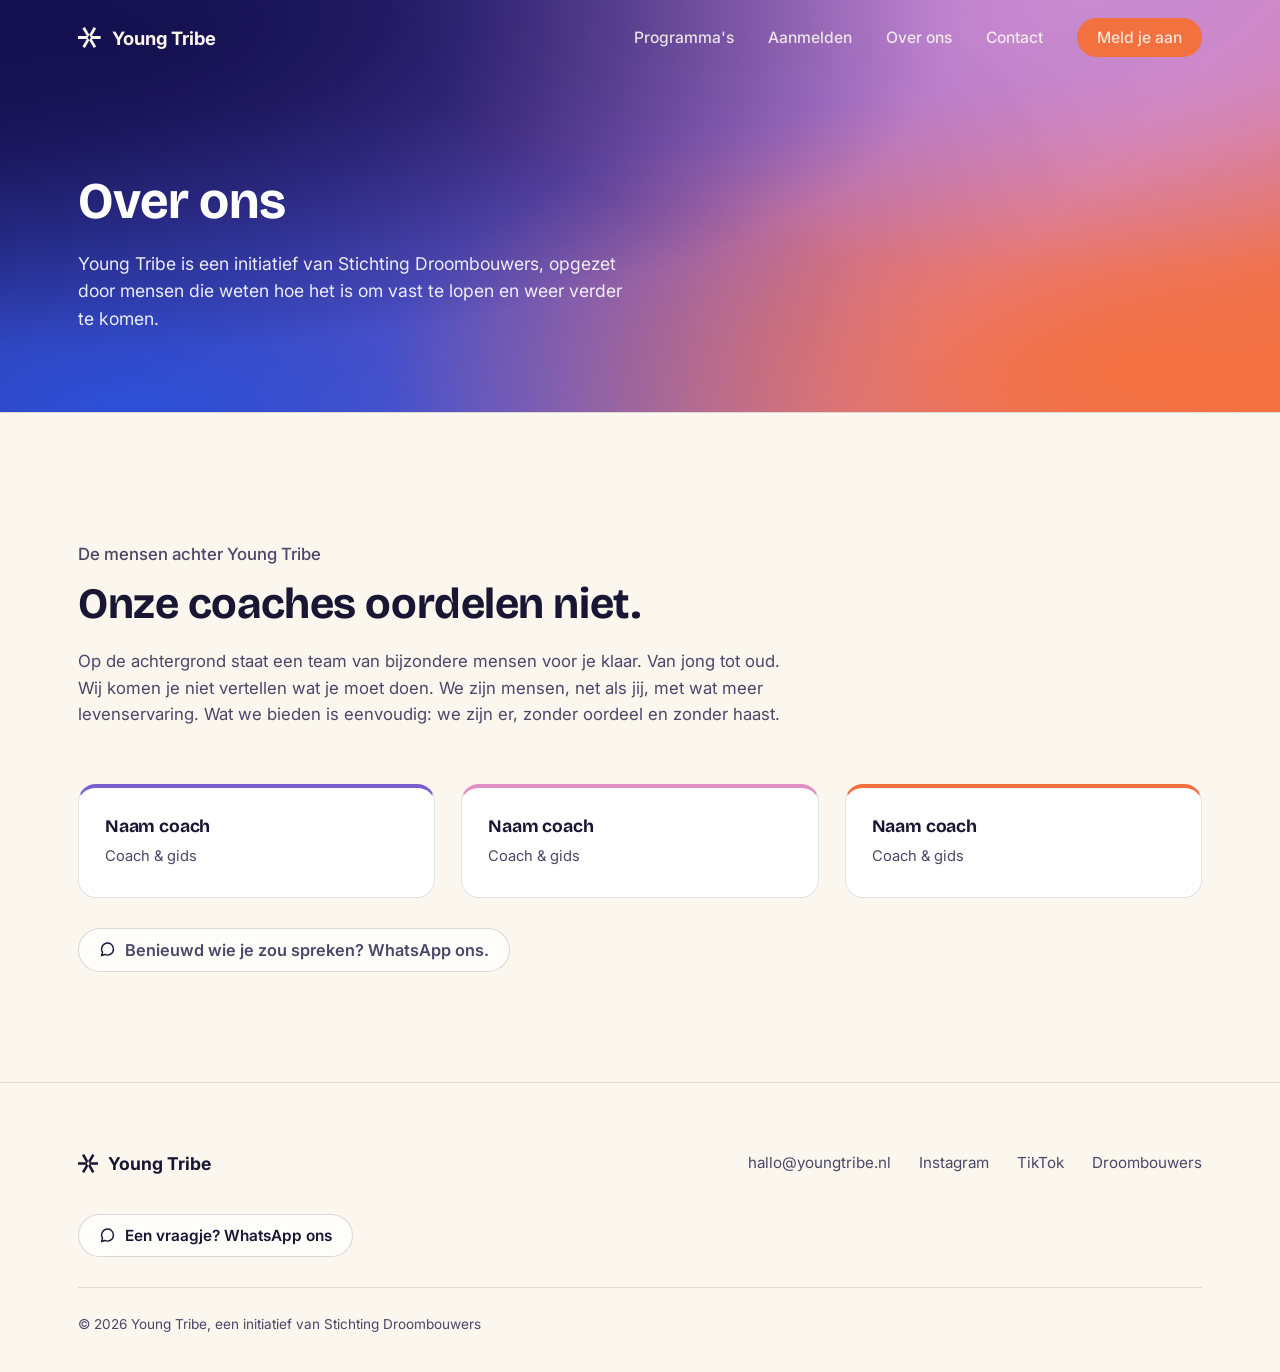
==== commit 8e885505: "Add files via upload" ====
--- a/over-ons.html
+++ b/over-ons.html
@@ -23,8 +23,8 @@
     </a>
     <nav class="links" id="navLinks">
       <a href="index.html#programma">Programma&#39;s</a>
+      <a href="index.html#aanmelden">Aanmelden</a>
       <a href="over-ons.html">Over ons</a>
-      <a href="index.html#aanmelden">Aanmelden</a>
       <a href="#contact">Contact</a>
       <a href="index.html#aanmelden" class="nav-cta">Meld je aan</a>
     </nav>
@@ -64,6 +64,9 @@
           <p class="coach-role">Coach &amp; gids</p>
         </div>
       </div>
+      <div class="wa-row">
+        <a class="wa" href="https://wa.me/31600000000?text=Hoi%21%20Ik%20heb%20een%20vraagje%20over%20Young%20Tribe." target="_blank" rel="noopener"><svg viewBox="0 0 24 24" fill="none" stroke="currentColor" stroke-width="2" stroke-linecap="round" stroke-linejoin="round" aria-hidden="true" focusable="false"><path d="M20.4 11.5a8.4 8.4 0 0 1-12.2 7.5L3.6 20.4l1.4-4.5A8.4 8.4 0 1 1 20.4 11.5z"/></svg><span>Benieuwd wie je zou spreken? WhatsApp ons.</span></a>
+      </div>
     </div>
   </section>
   <!-- TODO: vul de echte namen, rollen, korte intro's en foto's van de coaches in zodra beschikbaar. -->
@@ -84,6 +87,9 @@
         <a href="https://www.droombouwers.nu" target="_blank" rel="noopener">Droombouwers</a>
       </div>
     </div>
+    <div class="footer-wa">
+      <a class="wa" href="https://wa.me/31600000000?text=Hoi%21%20Ik%20heb%20een%20vraagje%20over%20Young%20Tribe." target="_blank" rel="noopener"><svg viewBox="0 0 24 24" fill="none" stroke="currentColor" stroke-width="2" stroke-linecap="round" stroke-linejoin="round" aria-hidden="true" focusable="false"><path d="M20.4 11.5a8.4 8.4 0 0 1-12.2 7.5L3.6 20.4l1.4-4.5A8.4 8.4 0 1 1 20.4 11.5z"/></svg><span>Een vraagje? WhatsApp ons</span></a>
+    </div>
     <div class="footer-sub">
       <span>&#169; 2026 Young Tribe, een initiatief van Stichting Droombouwers</span>
     </div>
--- a/styles.css
+++ b/styles.css
@@ -212,7 +212,7 @@
   .step h3{font-size:1.25rem; margin-bottom:8px;}
   .step p{color:var(--ink-soft); max-width:520px;}
 
-  .events-head{margin-top:76px;}
+  .block-gap{margin-top:76px;}
   .events-grid{display:grid; grid-template-columns:repeat(4, 1fr); gap:20px;}
   .event-tile{
     text-align:left; border:none; border-radius:var(--radius);
@@ -266,6 +266,33 @@
     margin:-32px 0 32px; font-size:1.02rem; color:var(--ink-soft); max-width:680px;
   }
   .cities-line strong{color:var(--ink); font-weight:600;}
+
+  /* ---------- WhatsApp: lage drempel om even iets te vragen ---------- */
+  .wa{
+    display:inline-flex; align-items:center; gap:9px;
+    padding:11px 20px; border-radius:100px;
+    font-size:0.96rem; font-weight:600; text-decoration:none;
+    color:var(--ink); background:rgba(255,255,255,0.72);
+    border:1.5px solid rgba(24,22,50,0.16);
+    transition:border-color .2s ease, color .2s ease, background .2s ease;
+  }
+  .wa svg{width:17px; height:17px; flex:none;}
+  .wa:hover{border-color:var(--coral); color:var(--coral); background:#fff;}
+  .wa:focus-visible{outline:2px solid var(--coral); outline-offset:2px;}
+  /* variant voor donkere vlakken */
+  .wa-light{
+    color:var(--cream); background:rgba(251,246,238,0.07);
+    border-color:rgba(251,246,238,0.28);
+  }
+  .wa-light:hover{color:#fff; background:rgba(243,112,63,0.2); border-color:var(--coral);}
+
+  .wa-row{
+    display:flex; flex-wrap:wrap; align-items:center; gap:14px;
+    margin-top:30px;
+  }
+  .wa-row span{color:var(--ink-soft); font-size:1.02rem;}
+  .talk-card .wa{margin-top:24px;}
+  .footer-wa{padding-bottom:30px;}
 
   /* ---------- Veerkracht / benefits ---------- */
   .veerkracht{background:var(--ink); color:var(--cream); border-top:1px solid var(--line);}
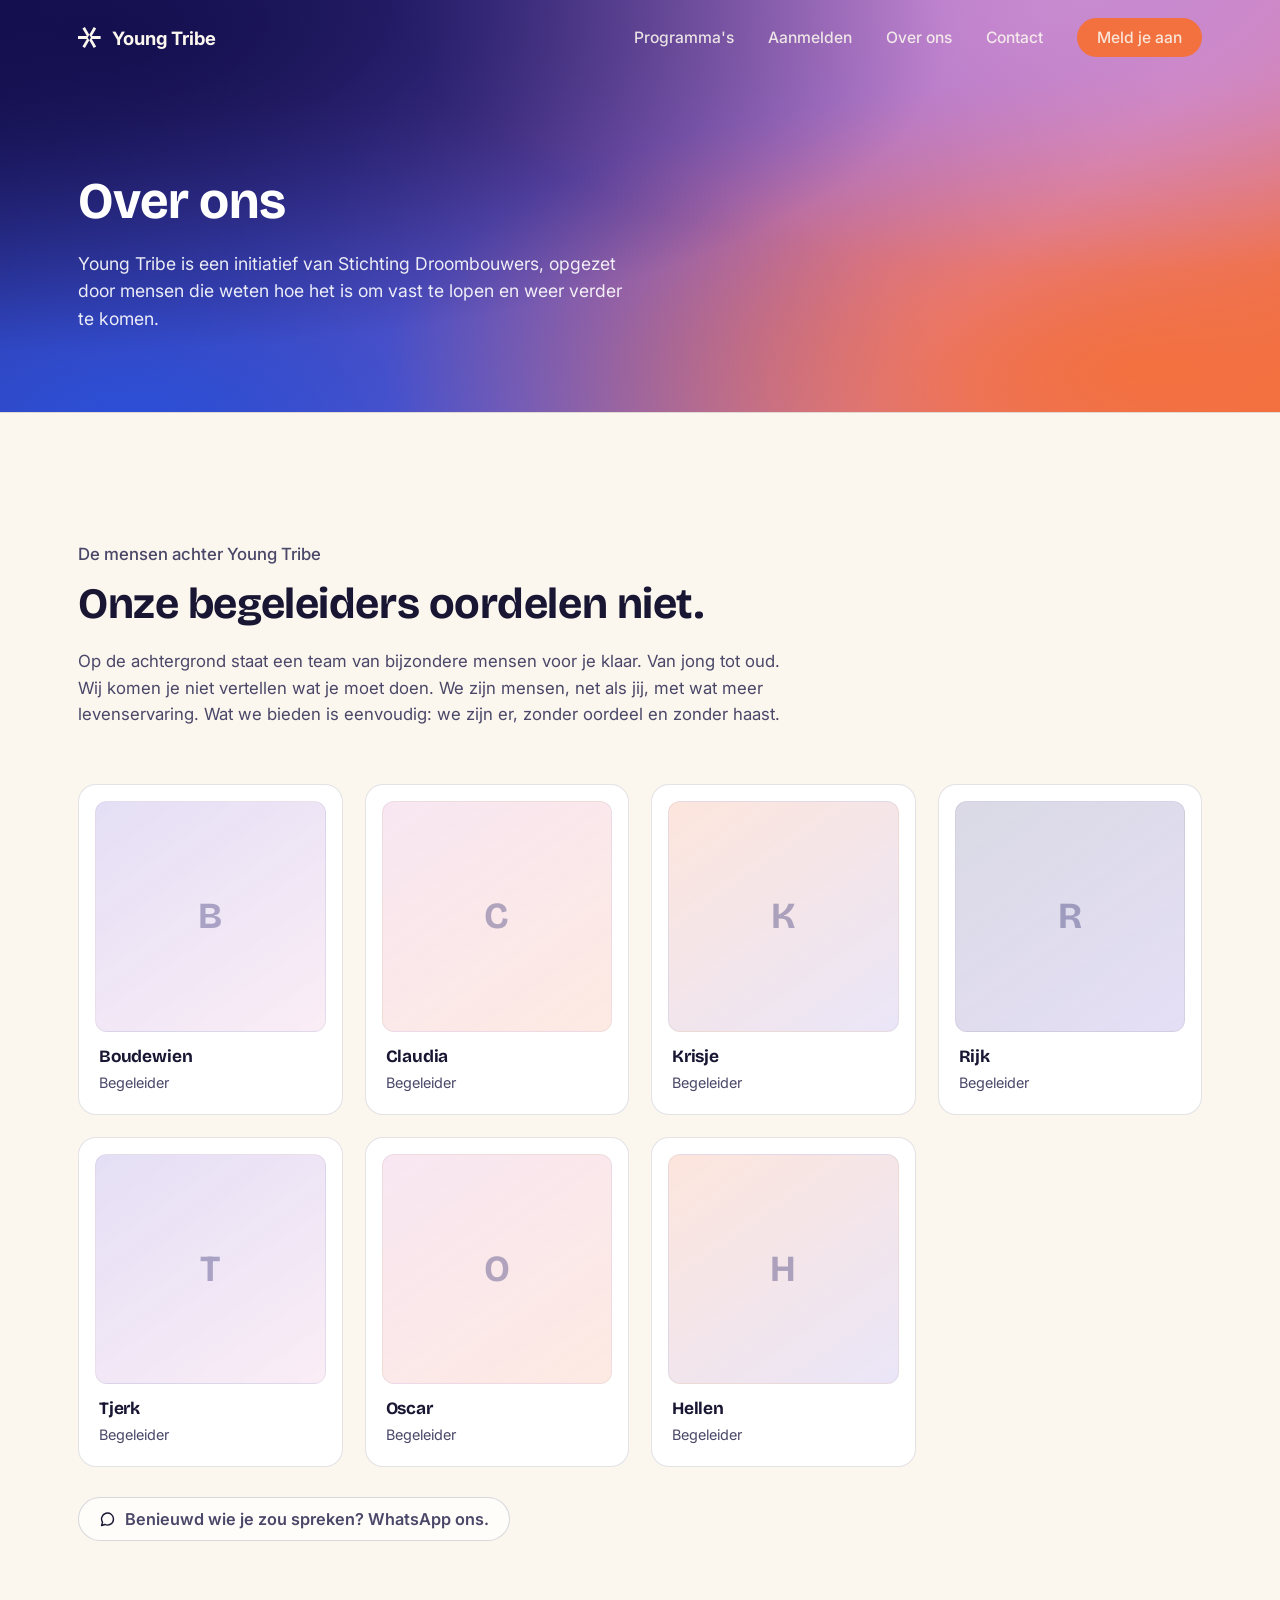
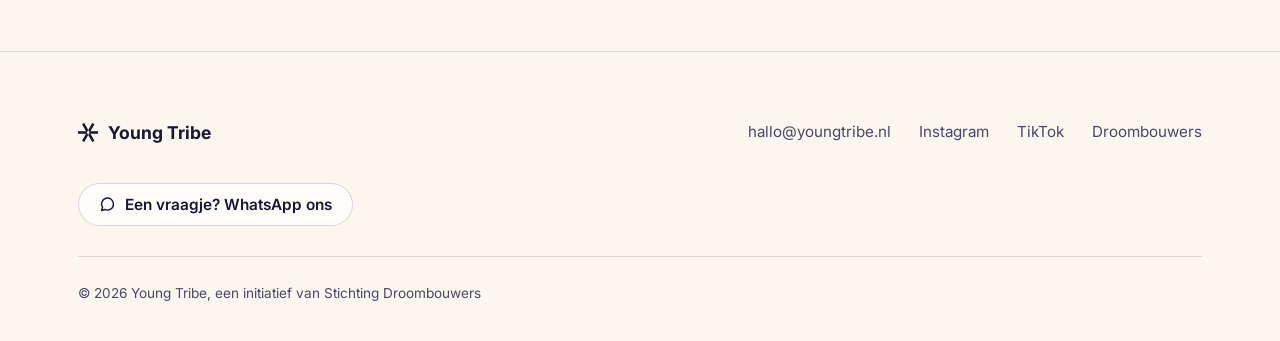
==== commit b4cad514: "Add files via upload" ====
--- a/over-ons.html
+++ b/over-ons.html
@@ -47,21 +47,44 @@
     <div class="wrap">
       <div class="section-head">
         <p class="eyebrow">De mensen achter Young Tribe</p>
-        <h2>Onze coaches oordelen niet.</h2>
+        <h2>Onze begeleiders oordelen niet.</h2>
         <p>Op de achtergrond staat een team van bijzondere mensen voor je klaar. Van jong tot oud. Wij komen je niet vertellen wat je moet doen. We zijn mensen, net als jij, met wat meer levenservaring. Wat we bieden is eenvoudig: we zijn er, zonder oordeel en zonder haast.</p>
       </div>
-      <div class="coaches-grid">
-        <div class="coach-card">
-          <h3>Naam coach</h3>
-          <p class="coach-role">Coach &amp; gids</p>
+      <div class="team-grid">
+        <div class="person-card">
+          <div class="person-photo" role="img" aria-label="Foto van Boudewien volgt nog"><span>B</span></div>
+          <h3>Boudewien</h3>
+          <p class="person-role">Begeleider</p>
         </div>
-        <div class="coach-card">
-          <h3>Naam coach</h3>
-          <p class="coach-role">Coach &amp; gids</p>
+        <div class="person-card">
+          <div class="person-photo" role="img" aria-label="Foto van Claudia volgt nog"><span>C</span></div>
+          <h3>Claudia</h3>
+          <p class="person-role">Begeleider</p>
         </div>
-        <div class="coach-card">
-          <h3>Naam coach</h3>
-          <p class="coach-role">Coach &amp; gids</p>
+        <div class="person-card">
+          <div class="person-photo" role="img" aria-label="Foto van Krisje volgt nog"><span>K</span></div>
+          <h3>Krisje</h3>
+          <p class="person-role">Begeleider</p>
+        </div>
+        <div class="person-card">
+          <div class="person-photo" role="img" aria-label="Foto van Rijk volgt nog"><span>R</span></div>
+          <h3>Rijk</h3>
+          <p class="person-role">Begeleider</p>
+        </div>
+        <div class="person-card">
+          <div class="person-photo" role="img" aria-label="Foto van Tjerk volgt nog"><span>T</span></div>
+          <h3>Tjerk</h3>
+          <p class="person-role">Begeleider</p>
+        </div>
+        <div class="person-card">
+          <div class="person-photo" role="img" aria-label="Foto van Oscar volgt nog"><span>O</span></div>
+          <h3>Oscar</h3>
+          <p class="person-role">Begeleider</p>
+        </div>
+        <div class="person-card">
+          <div class="person-photo" role="img" aria-label="Foto van Hellen volgt nog"><span>H</span></div>
+          <h3>Hellen</h3>
+          <p class="person-role">Begeleider</p>
         </div>
       </div>
       <div class="wa-row">
@@ -69,7 +92,7 @@
       </div>
     </div>
   </section>
-  <!-- TODO: vul de echte namen, rollen, korte intro's en foto's van de coaches in zodra beschikbaar. -->
+  <!-- TODO: vervang de fotoplekken door echte portretten. Zet ze in images/ en vul ze in via de regels .person-photo in styles.css, of zet er een <img> in. -->
 
 </main>
 
--- a/styles.css
+++ b/styles.css
@@ -303,20 +303,32 @@
     font-family:'Bricolage Grotesque', sans-serif; font-weight:600; font-size:1.35rem; color:#fff;
   }
 
-  /* ---------- Over ons / coaches ---------- */
+  /* ---------- Over ons / begeleiders ---------- */
   .over-ons{background:var(--cream); border-top:1px solid var(--line);}
   .over-ons .section-head{max-width:720px;}
   .over-ons .section-head p{margin-top:18px; color:var(--ink-soft); font-size:1.05rem;}
-  .coaches-grid{display:grid; grid-template-columns:repeat(3, 1fr); gap:26px; margin-top:44px;}
-  .coach-card{
-    display:flex; flex-direction:column; gap:8px;
-    padding:28px 26px; border-radius:var(--radius);
-    background:#fff; border:1px solid var(--line); border-top:4px solid var(--violet);
-  }
-  .coach-card:nth-child(2){border-top-color:var(--orchid);}
-  .coach-card:nth-child(3){border-top-color:var(--coral);}
-  .coach-card h3{font-size:1.1rem;}
-  .coach-role{color:var(--ink-soft); font-size:0.92rem;}
+  .team-grid{display:grid; grid-template-columns:repeat(4, 1fr); gap:22px; margin-top:44px;}
+  .person-card{
+    display:flex; flex-direction:column;
+    padding:16px 16px 20px; border-radius:var(--radius);
+    background:#fff; border:1px solid var(--line);
+  }
+  /* Fotoplek: vervang door een <img> zodra de portretten er zijn */
+  .person-photo{
+    aspect-ratio:1/1; border-radius:12px; margin-bottom:14px;
+    display:flex; align-items:center; justify-content:center;
+    background:linear-gradient(145deg, rgba(124,95,207,0.2), rgba(224,143,196,0.16));
+    border:1px solid rgba(24,22,50,0.06);
+  }
+  .person-photo span{
+    font-family:'Bricolage Grotesque', sans-serif; font-weight:700;
+    font-size:2.3rem; color:rgba(23,19,92,0.32); line-height:1;
+  }
+  .person-card:nth-child(4n+2) .person-photo{background:linear-gradient(145deg, rgba(224,143,196,0.22), rgba(243,112,63,0.15));}
+  .person-card:nth-child(4n+3) .person-photo{background:linear-gradient(145deg, rgba(243,112,63,0.18), rgba(124,95,207,0.16));}
+  .person-card:nth-child(4n+4) .person-photo{background:linear-gradient(145deg, rgba(23,19,92,0.16), rgba(124,95,207,0.2));}
+  .person-card h3{font-size:1.08rem; padding:0 4px;}
+  .person-role{color:var(--ink-soft); font-size:0.9rem; margin-top:4px; padding:0 4px;}
 
   /* ---------- Ervaringen / doorlopende marquee ---------- */
   .ervaringen{background:var(--cream); border-top:1px solid var(--line); padding:72px 0;}
@@ -452,11 +464,13 @@
   @media (max-width:900px){
     .aanmelden-grid{grid-template-columns:1fr; gap:40px;}
     .field-row{grid-template-columns:1fr;}
-    .events-grid,.coaches-grid,.over-cols{grid-template-columns:1fr 1fr;}
+    .events-grid,.over-cols{grid-template-columns:1fr 1fr;}
+    .team-grid{grid-template-columns:repeat(3, 1fr);}
     .cities-line{margin-top:-20px;}
   }
   @media (max-width:640px){
-    .events-grid,.coaches-grid,.over-cols{grid-template-columns:1fr;}
+    .events-grid,.over-cols{grid-template-columns:1fr;}
+    .team-grid{grid-template-columns:1fr 1fr;}
     .quote-band{padding:36px 26px; margin:40px 0;}
     .tile-media{height:210px; flex-basis:210px;}
   }
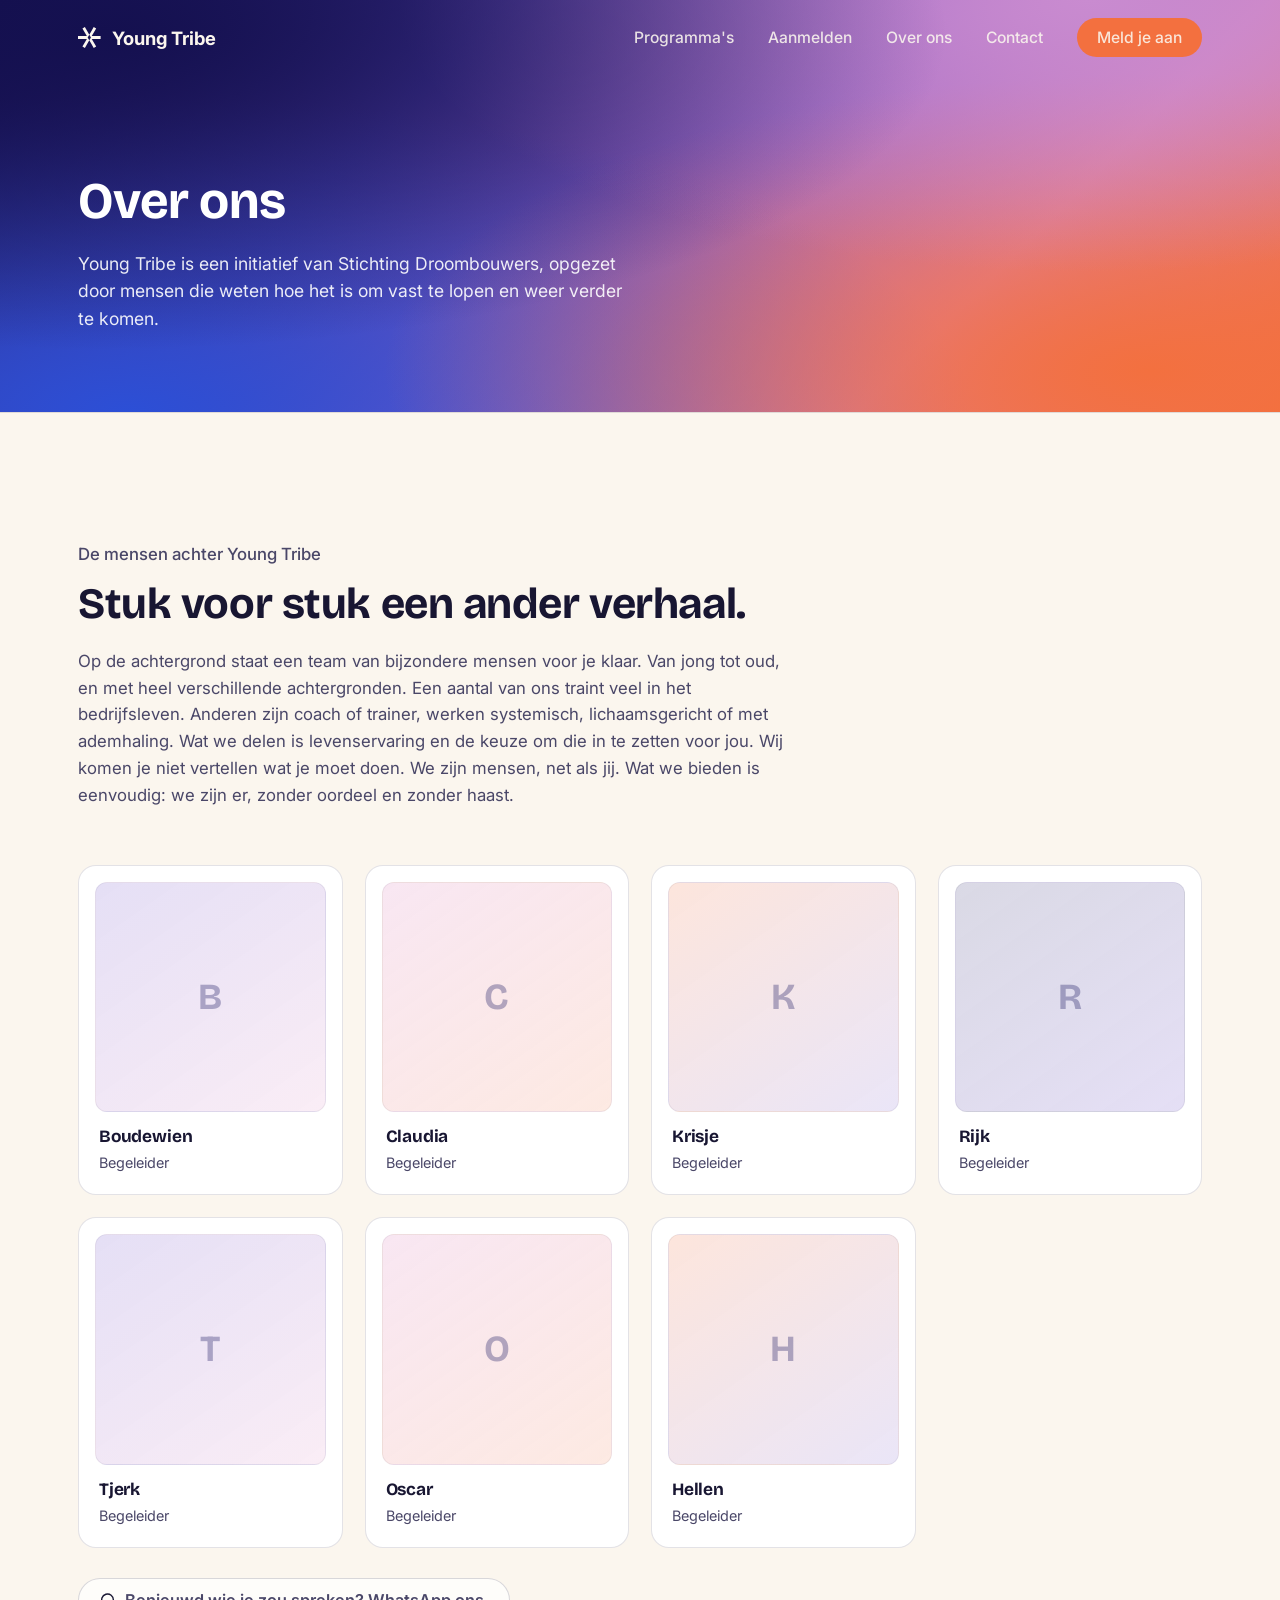
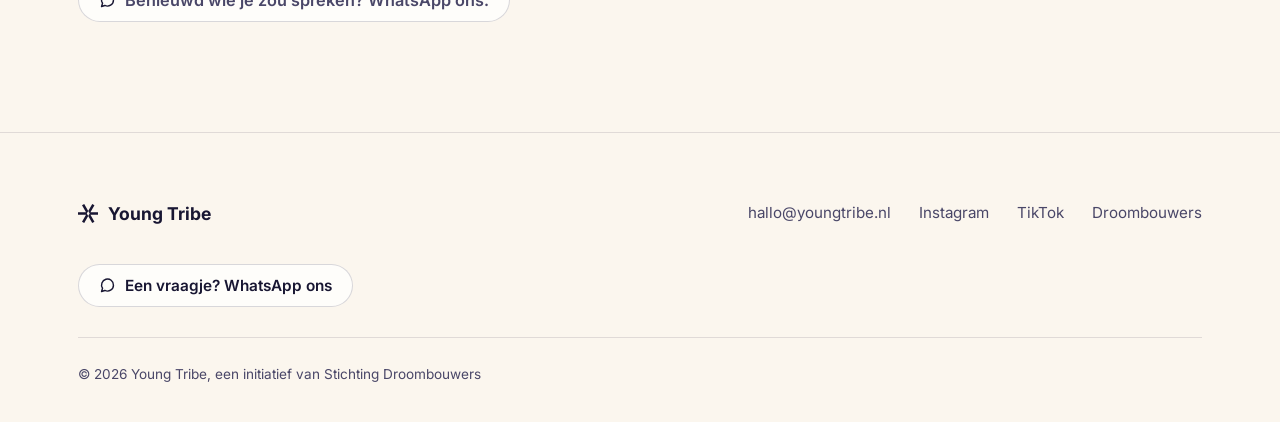
==== commit ebb47046: "Add files via upload" ====
--- a/over-ons.html
+++ b/over-ons.html
@@ -47,8 +47,8 @@
     <div class="wrap">
       <div class="section-head">
         <p class="eyebrow">De mensen achter Young Tribe</p>
-        <h2>Onze begeleiders oordelen niet.</h2>
-        <p>Op de achtergrond staat een team van bijzondere mensen voor je klaar. Van jong tot oud. Wij komen je niet vertellen wat je moet doen. We zijn mensen, net als jij, met wat meer levenservaring. Wat we bieden is eenvoudig: we zijn er, zonder oordeel en zonder haast.</p>
+        <h2>Stuk voor stuk een ander verhaal.</h2>
+        <p>Op de achtergrond staat een team van bijzondere mensen voor je klaar. Van jong tot oud, en met heel verschillende achtergronden. Een aantal van ons traint veel in het bedrijfsleven. Anderen zijn coach of trainer, werken systemisch, lichaamsgericht of met ademhaling. Wat we delen is levenservaring en de keuze om die in te zetten voor jou. Wij komen je niet vertellen wat je moet doen. We zijn mensen, net als jij. Wat we bieden is eenvoudig: we zijn er, zonder oordeel en zonder haast.</p>
       </div>
       <div class="team-grid">
         <div class="person-card">
